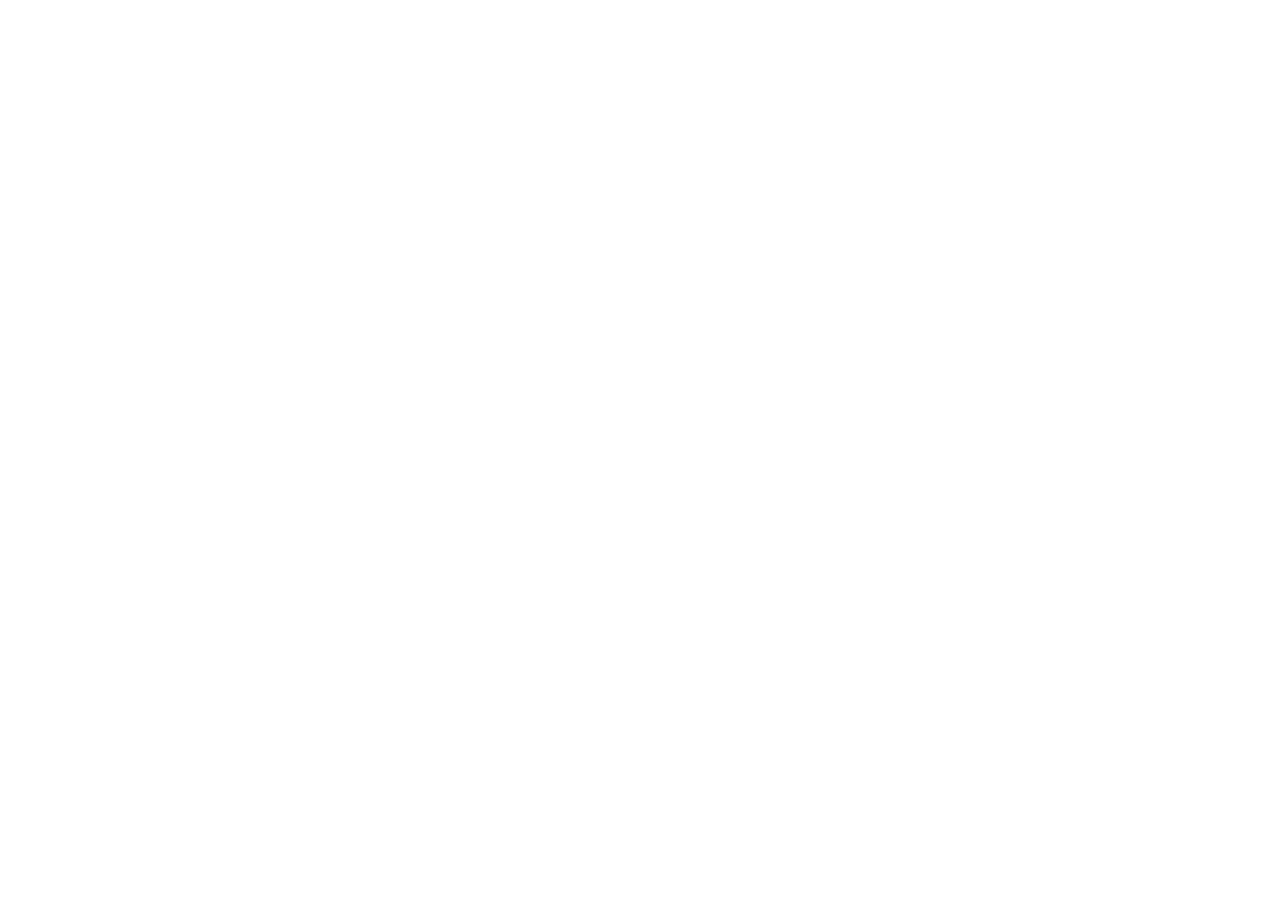
==== index.html @ a9f0df0a "project folder complated" ====
<!doctype html>
<html lang="en">
  <head>
    <meta charset="UTF-8" />
    <meta name="viewport" content="width=device-width, initial-scale=1.0" />
    <!-- link css  -->
    <link rel="stylesheet" href="./assets/css/style.css" />
    <title>Document</title>
  </head>
  <body>
    <!-- link script -->
    <script src="./assets/js/script.js"></script>
  </body>
</html>
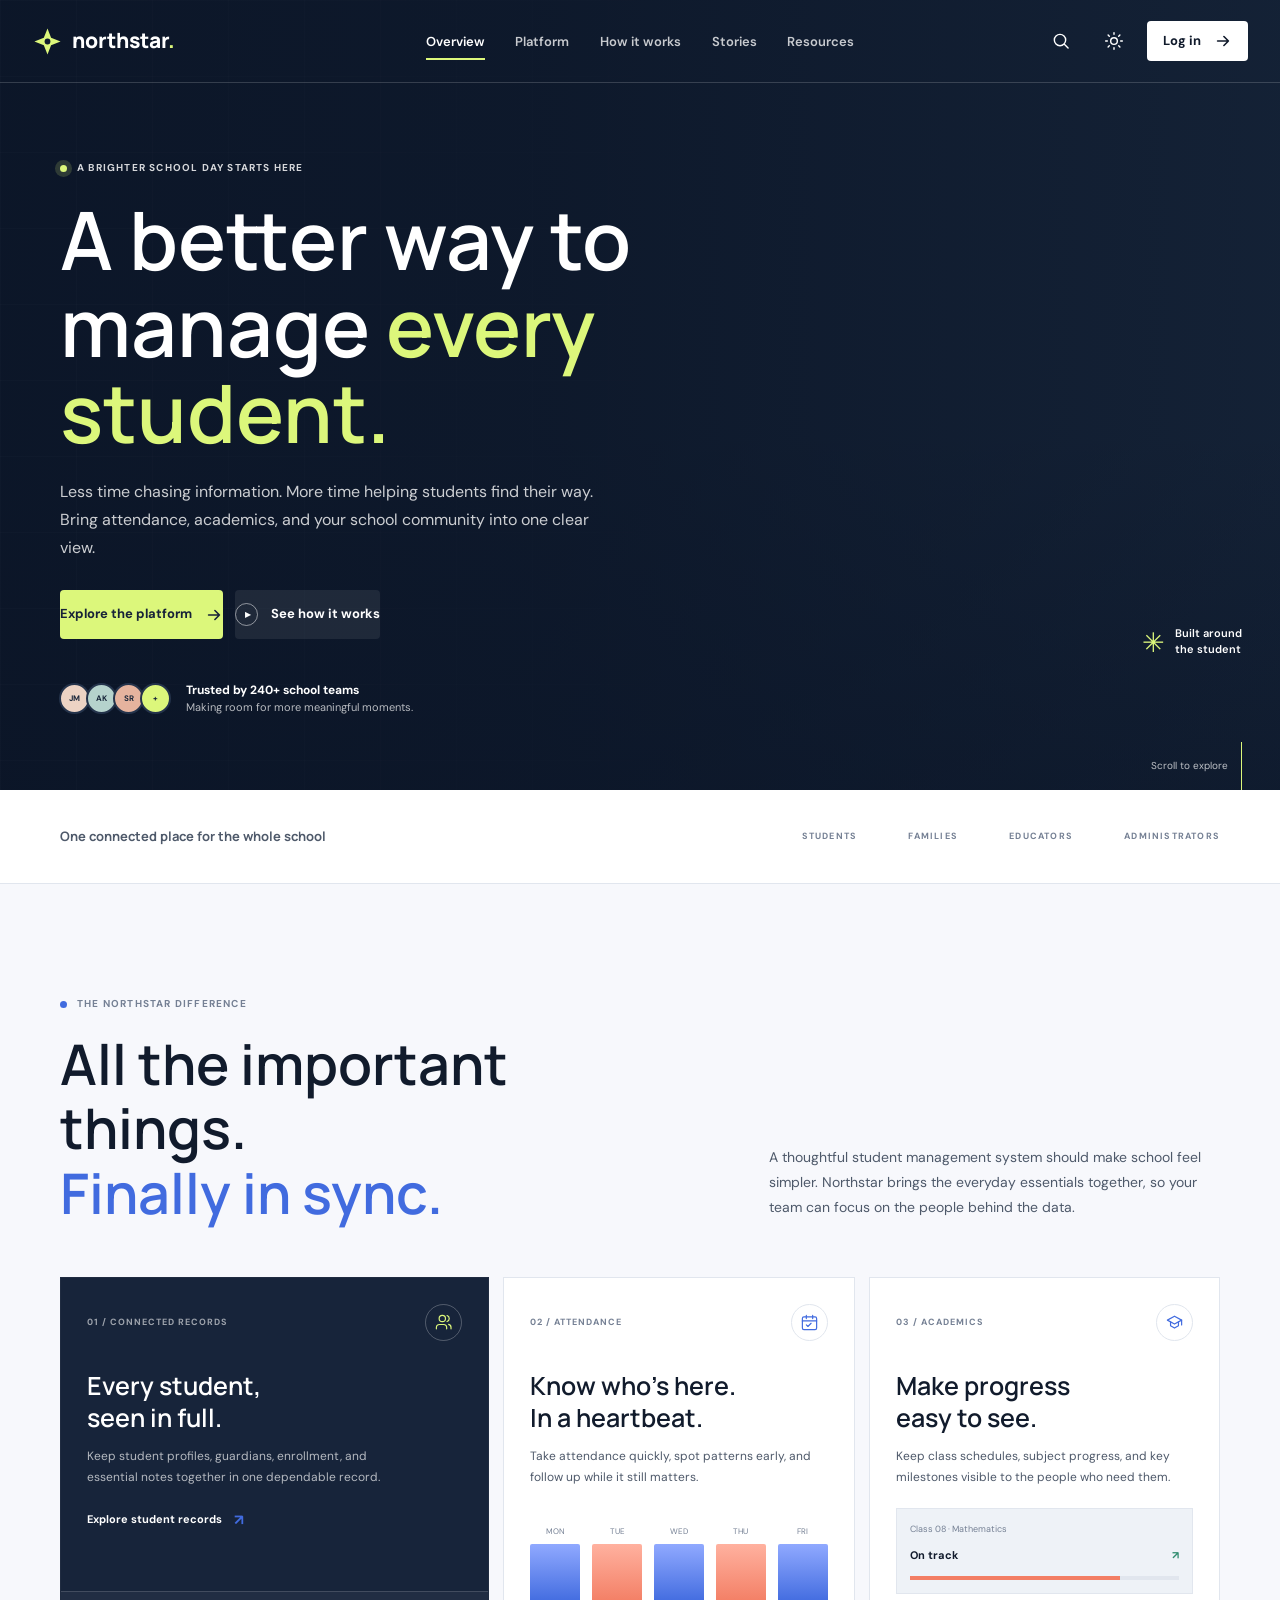
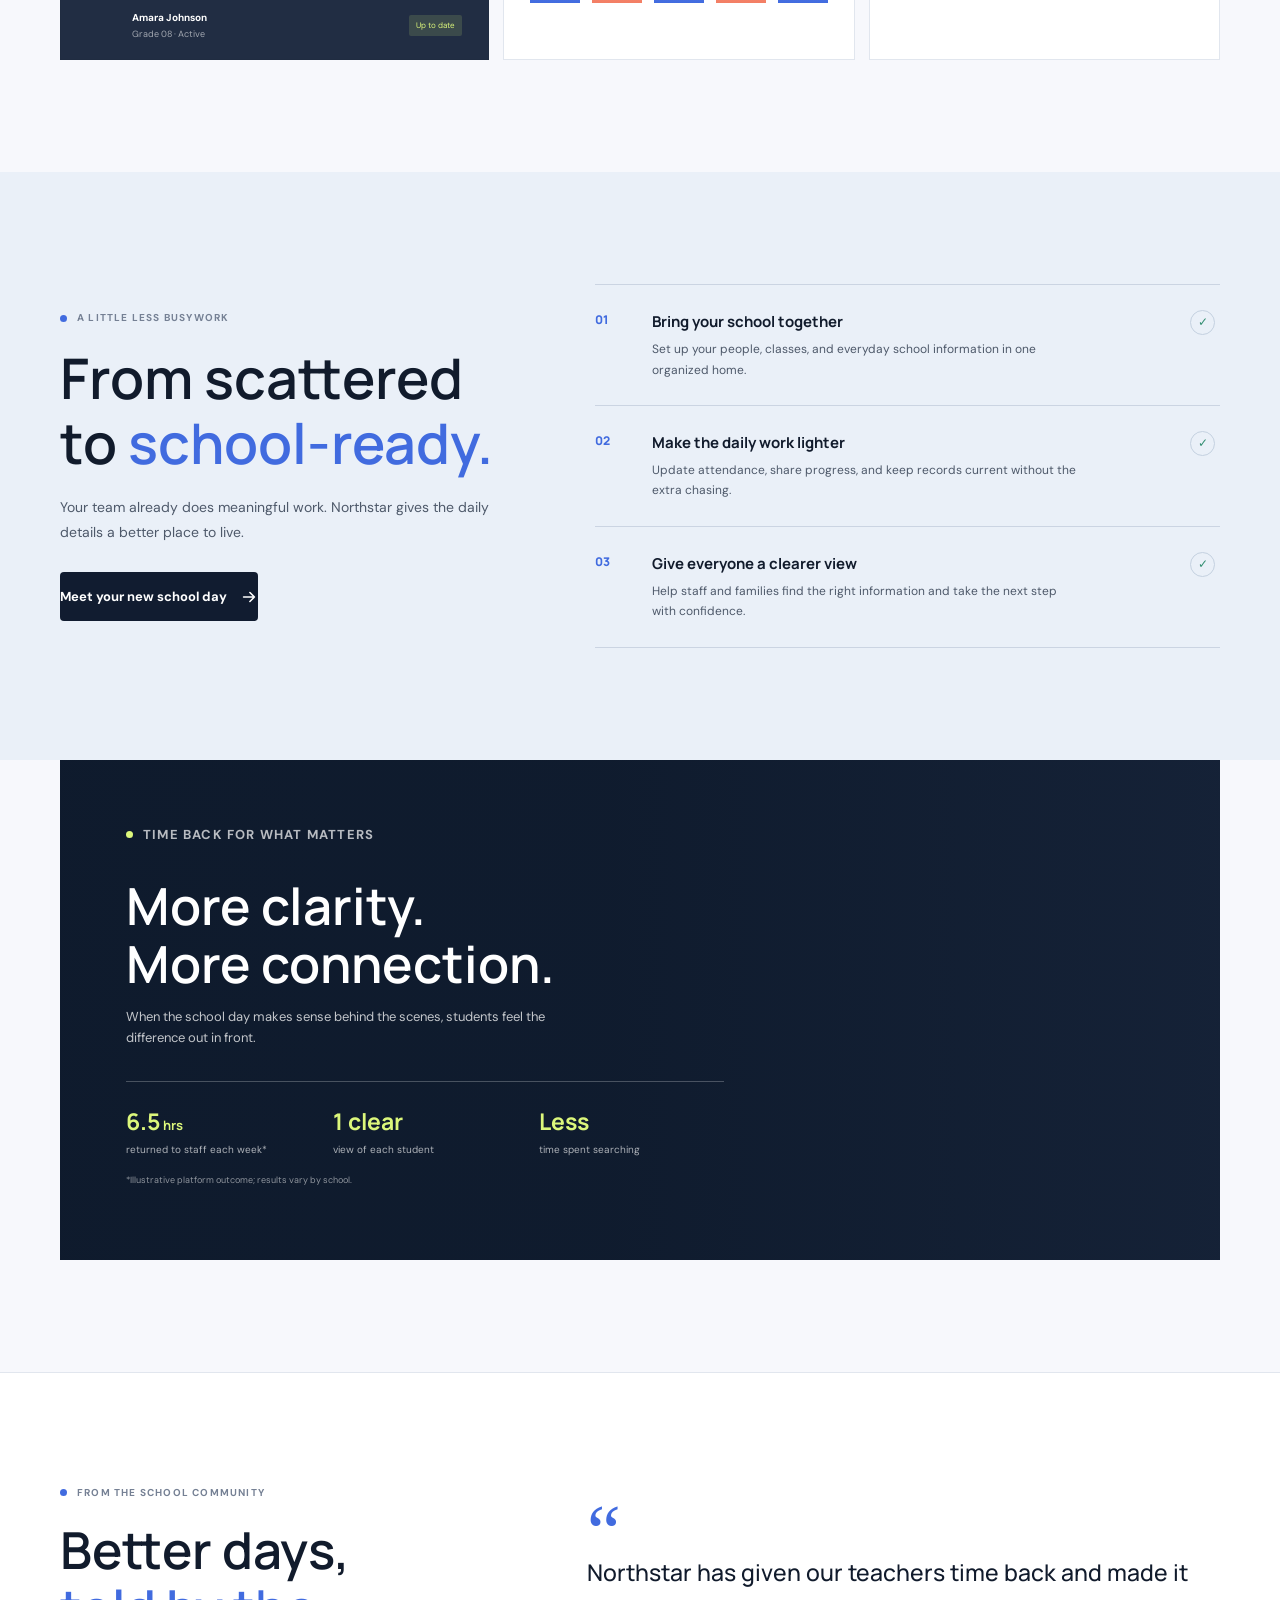
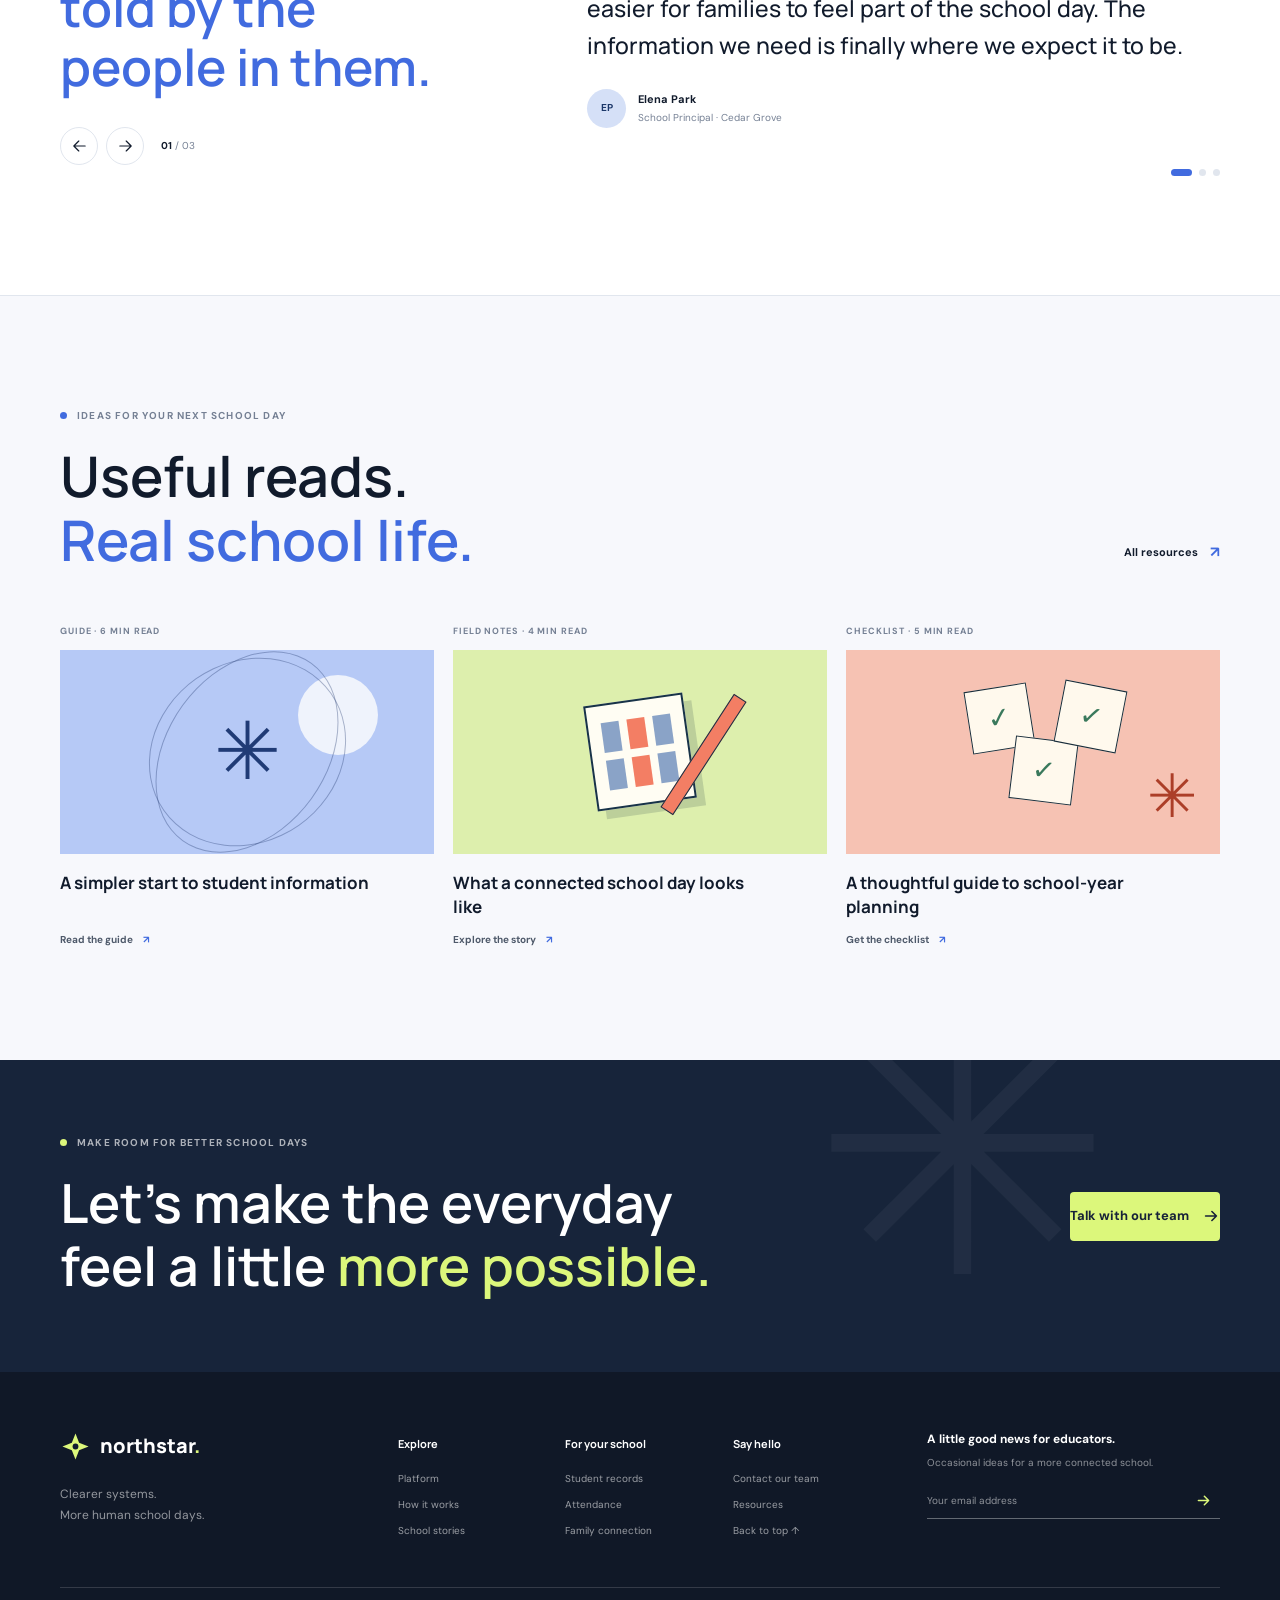
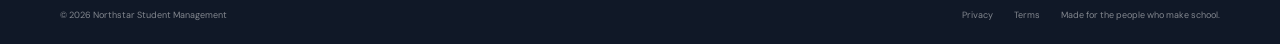
==== commit f3a77128: "home page created" ====
--- a/index.html
+++ b/index.html
@@ -3,12 +3,621 @@
   <head>
     <meta charset="UTF-8" />
     <meta name="viewport" content="width=device-width, initial-scale=1.0" />
-    <!-- link css  -->
+    <meta name="theme-color" content="#f7f8fc" />
+    <meta
+      name="description"
+      content="A calmer, clearer way to manage student records, attendance, classes, and family communication."
+    />
+    <link rel="preconnect" href="https://fonts.googleapis.com" />
+    <link rel="preconnect" href="https://fonts.gstatic.com" crossorigin />
+    <link
+      href="https://fonts.googleapis.com/css2?family=DM+Sans:wght@400;500;600;700&family=Manrope:wght@400;500;600;700;800&display=swap"
+      rel="stylesheet"
+    />
     <link rel="stylesheet" href="./assets/css/style.css" />
-    <title>Document</title>
+    <title>Northstar | Student management, made clearer</title>
   </head>
   <body>
-    <!-- link script -->
+    <a class="skip-link" href="#main-content">Skip to content</a>
+    <header class="site-header" id="top">
+      <div class="header-inner">
+        <a class="brand" href="#top" aria-label="Northstar home">
+          <span class="brand-mark" aria-hidden="true"
+            ><svg viewBox="0 0 32 32" fill="none">
+              <path
+                d="M16 2.5 19.7 12l9.8 4-9.8 3.8L16 29.5l-3.8-9.7L2.5 16l9.7-4L16 2.5Z"
+                fill="currentColor"
+              />
+              <circle cx="16" cy="16" r="3" fill="var(--mark-core)" /></svg
+          ></span>
+          <span>northstar<span class="brand-period">.</span></span>
+        </a>
+        <button
+          class="icon-button menu-toggle"
+          type="button"
+          aria-label="Open navigation menu"
+          aria-expanded="false"
+          aria-controls="primary-navigation"
+        >
+          <svg viewBox="0 0 24 24" fill="none" aria-hidden="true">
+            <path d="M4 7h16M4 12h16M4 17h16" />
+          </svg>
+        </button>
+        <nav
+          class="main-nav"
+          id="primary-navigation"
+          aria-label="Main navigation"
+        >
+          <a class="nav-link active" href="#overview">Overview</a>
+          <a class="nav-link" href="#platform">Platform</a>
+          <a class="nav-link" href="#how-it-works">How it works</a>
+          <a class="nav-link" href="#stories">Stories</a>
+          <a class="nav-link" href="#resources">Resources</a>
+        </nav>
+        <div class="header-actions">
+          <button
+            class="icon-button search-toggle"
+            type="button"
+            aria-label="Search this page"
+            title="Search"
+          >
+            <svg viewBox="0 0 24 24" fill="none" aria-hidden="true">
+              <circle cx="10.8" cy="10.8" r="6.8" />
+              <path d="m16 16 4.5 4.5" />
+            </svg>
+          </button>
+          <button
+            class="icon-button theme-toggle"
+            type="button"
+            aria-label="Switch to dark mode"
+            title="Switch theme"
+          >
+            <svg
+              class="sun-icon"
+              viewBox="0 0 24 24"
+              fill="none"
+              aria-hidden="true"
+            >
+              <circle cx="12" cy="12" r="4" />
+              <path
+                d="M12 2v2m0 16v2M4.93 4.93l1.42 1.42m11.3 11.3 1.42 1.42M2 12h2m16 0h2M4.93 19.07l1.42-1.42m11.3-11.3 1.42-1.42"
+              /></svg
+            ><svg
+              class="moon-icon"
+              viewBox="0 0 24 24"
+              fill="none"
+              aria-hidden="true"
+            >
+              <path
+                d="M20.1 15.7A8.5 8.5 0 0 1 8.3 3.9 8.5 8.5 0 1 0 20.1 15.7Z"
+              />
+            </svg>
+          </button>
+          <a class="button button-dark header-login" href="#get-started"
+            >Log in
+            <svg viewBox="0 0 20 20" fill="none" aria-hidden="true">
+              <path d="M4 10h12m-5-5 5 5-5 5" /></svg
+          ></a>
+        </div>
+      </div>
+      <form class="search-panel" role="search" hidden>
+        <label for="site-search">Search this page</label>
+        <div class="search-field">
+          <svg viewBox="0 0 24 24" fill="none" aria-hidden="true">
+            <circle cx="10.8" cy="10.8" r="6.8" />
+            <path d="m16 16 4.5 4.5" /></svg
+          ><input
+            id="site-search"
+            type="search"
+            placeholder="Try “attendance” or “families”"
+            autocomplete="off"
+          /><button
+            class="search-close"
+            type="button"
+            aria-label="Close search"
+          >
+            ×
+          </button>
+        </div>
+        <p class="search-status" aria-live="polite">
+          Search headings and page content.
+        </p>
+      </form>
+    </header>
+
+    <main id="main-content">
+      <section class="hero" id="overview" aria-labelledby="hero-title">
+        <div
+          class="hero-image"
+          role="img"
+          aria-label="Students learning together on campus"
+        ></div>
+        <div class="hero-shade"></div>
+        <div class="hero-grid" aria-hidden="true"></div>
+        <div class="hero-content page-width">
+          <p class="eyebrow hero-eyebrow">
+            <span class="eyebrow-dot"></span> A brighter school day starts here
+          </p>
+          <h1 id="hero-title">
+            A better way to<br />manage <span>every student.</span>
+          </h1>
+          <p class="hero-copy">
+            Less time chasing information. More time helping students find their
+            way. Bring attendance, academics, and your school community into one
+            clear view.
+          </p>
+          <div class="hero-actions">
+            <a class="button button-lime" href="#get-started"
+              >Explore the platform
+              <svg viewBox="0 0 20 20" fill="none" aria-hidden="true">
+                <path d="M4 10h12m-5-5 5 5-5 5" /></svg></a
+            ><a class="button button-glass" href="#how-it-works"
+              ><span class="play-icon" aria-hidden="true">▶</span> See how it
+              works</a
+            >
+          </div>
+          <div class="hero-proof">
+            <div class="avatar-stack" aria-hidden="true">
+              <span>JM</span><span>AK</span><span>SR</span><span>+</span>
+            </div>
+            <p>
+              <strong>Trusted by 240+ school teams</strong><br />Making room for
+              more meaningful moments.
+            </p>
+          </div>
+        </div>
+        <div class="hero-note" aria-hidden="true">
+          <span class="note-mark">✳</span
+          ><span>Built around<br />the student</span>
+        </div>
+        <a class="hero-scroll" href="#platform"
+          ><span>Scroll to explore</span><span class="scroll-line"></span
+        ></a>
+      </section>
+
+      <section class="signal-strip" aria-label="Platform highlights">
+        <div class="signal-inner page-width">
+          <p>One connected place for the whole school</p>
+          <div>
+            <span>STUDENTS</span><span>FAMILIES</span><span>EDUCATORS</span
+            ><span>ADMINISTRATORS</span>
+          </div>
+        </div>
+      </section>
+
+      <section class="platform-section section-pad" id="platform">
+        <div class="page-width">
+          <div class="section-heading split-heading">
+            <div>
+              <p class="eyebrow">
+                <span class="eyebrow-dot"></span> The Northstar difference
+              </p>
+              <h2>
+                All the important things.<br /><span>Finally in sync.</span>
+              </h2>
+            </div>
+            <p class="section-intro">
+              A thoughtful student management system should make school feel
+              simpler. Northstar brings the everyday essentials together, so
+              your team can focus on the people behind the data.
+            </p>
+          </div>
+          <div class="feature-layout">
+            <article class="feature-card feature-card-primary">
+              <div class="feature-topline">
+                <span class="feature-number">01 / CONNECTED RECORDS</span
+                ><span class="feature-icon"
+                  ><svg viewBox="0 0 24 24" fill="none" aria-hidden="true">
+                    <path
+                      d="M16 20v-1.5a4 4 0 0 0-4-4H7a4 4 0 0 0-4 4V20m7.5-9a4 4 0 1 0 0-8 4 4 0 0 0 0 8Zm6-7.8a4 4 0 0 1 0 7.6m2 3.6a4 4 0 0 1 3 3.9V20"
+                    /></svg
+                ></span>
+              </div>
+              <h3>Every student,<br />seen in full.</h3>
+              <p>
+                Keep student profiles, guardians, enrollment, and essential
+                notes together in one dependable record.
+              </p>
+              <a class="text-link" href="#get-started"
+                >Explore student records <span aria-hidden="true">↗</span></a
+              >
+              <div class="profile-preview" aria-hidden="true">
+                <div class="profile-photo"></div>
+                <div>
+                  <strong>Amara Johnson</strong><span>Grade 08 · Active</span>
+                </div>
+                <span class="profile-status">Up to date</span>
+              </div>
+            </article>
+            <article class="feature-card feature-card-attendance">
+              <div class="feature-topline">
+                <span class="feature-number">02 / ATTENDANCE</span
+                ><span class="feature-icon"
+                  ><svg viewBox="0 0 24 24" fill="none" aria-hidden="true">
+                    <rect x="3" y="5" width="18" height="16" rx="2" />
+                    <path d="M16 3v4M8 3v4M3 10h18m-13 5 2 2 4-4" /></svg
+                ></span>
+              </div>
+              <h3>Know who's here.<br />In a heartbeat.</h3>
+              <p>
+                Take attendance quickly, spot patterns early, and follow up
+                while it still matters.
+              </p>
+              <div class="attendance-bars" aria-label="Sample attendance trend">
+                <div><span>MON</span><i style="--bar: 76%"></i></div>
+                <div><span>TUE</span><i style="--bar: 91%"></i></div>
+                <div><span>WED</span><i style="--bar: 83%"></i></div>
+                <div><span>THU</span><i style="--bar: 96%"></i></div>
+                <div><span>FRI</span><i style="--bar: 88%"></i></div>
+              </div>
+            </article>
+            <article class="feature-card feature-card-academics">
+              <div class="feature-topline">
+                <span class="feature-number">03 / ACADEMICS</span
+                ><span class="feature-icon"
+                  ><svg viewBox="0 0 24 24" fill="none" aria-hidden="true">
+                    <path d="m3 9 9-5 9 5-9 5-9-5Z" />
+                    <path d="M7 11.2V16l5 3 5-3v-4.8M21 9v6" /></svg
+                ></span>
+              </div>
+              <h3>Make progress<br />easy to see.</h3>
+              <p>
+                Keep class schedules, subject progress, and key milestones
+                visible to the people who need them.
+              </p>
+              <div class="grade-preview" aria-hidden="true">
+                <span>Class 08 · Mathematics</span
+                ><strong>On track <i>↗</i></strong>
+                <div><i></i></div>
+              </div>
+            </article>
+          </div>
+        </div>
+      </section>
+
+      <section class="workflow-section section-pad" id="how-it-works">
+        <div class="page-width workflow-grid">
+          <div class="workflow-copy">
+            <p class="eyebrow">
+              <span class="eyebrow-dot"></span> A little less busywork
+            </p>
+            <h2>From scattered<br />to <span>school-ready.</span></h2>
+            <p class="section-intro">
+              Your team already does meaningful work. Northstar gives the daily
+              details a better place to live.
+            </p>
+            <a class="button button-dark" href="#get-started"
+              >Meet your new school day
+              <svg viewBox="0 0 20 20" fill="none" aria-hidden="true">
+                <path d="M4 10h12m-5-5 5 5-5 5" /></svg
+            ></a>
+          </div>
+          <div class="workflow-steps">
+            <article class="step-row">
+              <span class="step-index">01</span>
+              <div>
+                <h3>Bring your school together</h3>
+                <p>
+                  Set up your people, classes, and everyday school information
+                  in one organized home.
+                </p>
+              </div>
+              <span class="step-check">✓</span>
+            </article>
+            <article class="step-row">
+              <span class="step-index">02</span>
+              <div>
+                <h3>Make the daily work lighter</h3>
+                <p>
+                  Update attendance, share progress, and keep records current
+                  without the extra chasing.
+                </p>
+              </div>
+              <span class="step-check">✓</span>
+            </article>
+            <article class="step-row">
+              <span class="step-index">03</span>
+              <div>
+                <h3>Give everyone a clearer view</h3>
+                <p>
+                  Help staff and families find the right information and take
+                  the next step with confidence.
+                </p>
+              </div>
+              <span class="step-check">✓</span>
+            </article>
+          </div>
+        </div>
+      </section>
+
+      <section
+        class="impact-section section-pad"
+        aria-labelledby="impact-title"
+      >
+        <div class="page-width impact-panel">
+          <div
+            class="impact-photo"
+            role="img"
+            aria-label="A teacher collaborating with students in a bright classroom"
+          ></div>
+          <div class="impact-overlay"></div>
+          <div class="impact-content">
+            <p class="eyebrow">
+              <span class="eyebrow-dot"></span> Time back for what matters
+            </p>
+            <h2 id="impact-title">
+              More clarity.<br /><span>More connection.</span>
+            </h2>
+            <p>
+              When the school day makes sense behind the scenes, students feel
+              the difference out in front.
+            </p>
+            <div class="impact-stats">
+              <div>
+                <strong>6.5<span> hrs</span></strong
+                ><span>returned to staff each week*</span>
+              </div>
+              <div>
+                <strong>1 clear</strong><span>view of each student</span>
+              </div>
+              <div><strong>Less</strong><span>time spent searching</span></div>
+            </div>
+            <small
+              >*Illustrative platform outcome; results vary by school.</small
+            >
+          </div>
+        </div>
+      </section>
+
+      <section class="stories-section section-pad" id="stories">
+        <div class="page-width stories-grid">
+          <div class="story-heading">
+            <p class="eyebrow">
+              <span class="eyebrow-dot"></span> From the school community
+            </p>
+            <h2>Better days,<br /><span>told by the people in them.</span></h2>
+            <div class="story-controls">
+              <button
+                class="icon-button story-arrow story-prev"
+                type="button"
+                aria-label="Previous story"
+              >
+                <svg viewBox="0 0 24 24" fill="none" aria-hidden="true">
+                  <path d="M20 12H4m7 7-7-7 7-7" />
+                </svg></button
+              ><button
+                class="icon-button story-arrow story-next"
+                type="button"
+                aria-label="Next story"
+              >
+                <svg viewBox="0 0 24 24" fill="none" aria-hidden="true">
+                  <path d="M4 12h16m-7-7 7 7-7 7" />
+                </svg></button
+              ><span class="story-count"
+                ><span class="story-current">01</span> / 03</span
+              >
+            </div>
+          </div>
+          <div class="story-quote-wrap">
+            <article class="story-quote active" data-story="0">
+              <span class="quote-mark">“</span>
+              <blockquote>
+                Northstar has given our teachers time back and made it easier
+                for families to feel part of the school day. The information we
+                need is finally where we expect it to be.
+              </blockquote>
+              <div class="quote-person">
+                <div class="person-avatar avatar-one">EP</div>
+                <div>
+                  <strong>Elena Park</strong
+                  ><span>School Principal · Cedar Grove</span>
+                </div>
+              </div>
+            </article>
+            <article class="story-quote" data-story="1">
+              <span class="quote-mark">“</span>
+              <blockquote>
+                Attendance used to mean paper lists and a lot of follow-up. Now
+                our team sees what needs attention early and can focus on
+                helping students.
+              </blockquote>
+              <div class="quote-person">
+                <div class="person-avatar avatar-two">DM</div>
+                <div>
+                  <strong>David Morgan</strong
+                  ><span>Student Services · Westfield Academy</span>
+                </div>
+              </div>
+            </article>
+            <article class="story-quote" data-story="2">
+              <span class="quote-mark">“</span>
+              <blockquote>
+                Families have a clearer picture of how their children are doing.
+                That small shift has changed the quality of our conversations.
+              </blockquote>
+              <div class="quote-person">
+                <div class="person-avatar avatar-three">LT</div>
+                <div>
+                  <strong>Leila Thompson</strong
+                  ><span>Family Liaison · Harbor School</span>
+                </div>
+              </div>
+            </article>
+            <div class="quote-indicators" aria-label="Choose a story">
+              <button
+                class="quote-dot active"
+                type="button"
+                aria-label="Show story 1"
+                aria-pressed="true"
+              ></button
+              ><button
+                class="quote-dot"
+                type="button"
+                aria-label="Show story 2"
+                aria-pressed="false"
+              ></button
+              ><button
+                class="quote-dot"
+                type="button"
+                aria-label="Show story 3"
+                aria-pressed="false"
+              ></button>
+            </div>
+          </div>
+        </div>
+      </section>
+
+      <section class="resources-section section-pad" id="resources">
+        <div class="page-width">
+          <div class="section-heading resources-heading">
+            <div>
+              <p class="eyebrow">
+                <span class="eyebrow-dot"></span> Ideas for your next school day
+              </p>
+              <h2>Useful reads.<br /><span>Real school life.</span></h2>
+            </div>
+            <a class="text-link" href="#get-started"
+              >All resources <span aria-hidden="true">↗</span></a
+            >
+          </div>
+          <div class="resource-grid">
+            <a class="resource-card" href="#get-started"
+              ><span class="resource-type">GUIDE · 6 MIN READ</span
+              ><span class="resource-art art-blue"
+                ><span class="art-sun"></span
+                ><span class="art-line art-line-one"></span
+                ><span class="art-line art-line-two"></span
+                ><span class="art-leaf">✳</span></span
+              >
+              <h3>A simpler start to student information</h3>
+              <span class="resource-link"
+                >Read the guide <span aria-hidden="true">↗</span></span
+              ></a
+            ><a class="resource-card" href="#get-started"
+              ><span class="resource-type">FIELD NOTES · 4 MIN READ</span
+              ><span class="resource-art art-lime"
+                ><span class="art-calendar"
+                  ><i></i><i></i><i></i><i></i><i></i><i></i></span
+                ><span class="art-pencil"></span
+              ></span>
+              <h3>What a connected school day looks like</h3>
+              <span class="resource-link"
+                >Explore the story <span aria-hidden="true">↗</span></span
+              ></a
+            ><a class="resource-card" href="#get-started"
+              ><span class="resource-type">CHECKLIST · 5 MIN READ</span
+              ><span class="resource-art art-coral"
+                ><span class="art-check">✓</span
+                ><span class="art-check art-check-two">✓</span
+                ><span class="art-check art-check-three">✓</span
+                ><span class="art-star">✳</span></span
+              >
+              <h3>A thoughtful guide to school-year planning</h3>
+              <span class="resource-link"
+                >Get the checklist <span aria-hidden="true">↗</span></span
+              ></a
+            >
+          </div>
+        </div>
+      </section>
+
+      <section class="cta-section" id="get-started">
+        <div class="cta-decoration" aria-hidden="true">✳</div>
+        <div class="page-width cta-inner">
+          <div>
+            <p class="eyebrow">
+              <span class="eyebrow-dot"></span> Make room for better school days
+            </p>
+            <h2>
+              Let's make the everyday<br />feel a little
+              <span>more possible.</span>
+            </h2>
+          </div>
+          <a
+            class="button button-lime"
+            href="mailto:hello@northstar.school?subject=Northstar%20platform%20enquiry"
+            >Talk with our team
+            <svg viewBox="0 0 20 20" fill="none" aria-hidden="true">
+              <path d="M4 10h12m-5-5 5 5-5 5" /></svg
+          ></a>
+        </div>
+      </section>
+    </main>
+
+    <footer class="site-footer">
+      <div class="page-width">
+        <div class="footer-main">
+          <div class="footer-brand-col">
+            <a class="brand footer-brand" href="#top"
+              ><span class="brand-mark" aria-hidden="true"
+                ><svg viewBox="0 0 32 32" fill="none">
+                  <path
+                    d="M16 2.5 19.7 12l9.8 4-9.8 3.8L16 29.5l-3.8-9.7L2.5 16l9.7-4L16 2.5Z"
+                    fill="currentColor"
+                  />
+                  <circle
+                    cx="16"
+                    cy="16"
+                    r="3"
+                    fill="var(--mark-core)"
+                  /></svg></span
+              ><span>northstar<span class="brand-period">.</span></span></a
+            >
+            <p>Clearer systems.<br />More human school days.</p>
+          </div>
+          <div class="footer-links">
+            <div>
+              <h3>Explore</h3>
+              <a href="#platform">Platform</a
+              ><a href="#how-it-works">How it works</a
+              ><a href="#stories">School stories</a>
+            </div>
+            <div>
+              <h3>For your school</h3>
+              <a href="#get-started">Student records</a
+              ><a href="#get-started">Attendance</a
+              ><a href="#get-started">Family connection</a>
+            </div>
+            <div>
+              <h3>Say hello</h3>
+              <a href="mailto:hello@northstar.school">Contact our team</a
+              ><a href="#resources">Resources</a
+              ><a href="#top">Back to top ↑</a>
+            </div>
+          </div>
+          <form class="newsletter-form">
+            <label for="newsletter-email"
+              >A little good news for educators.</label
+            >
+            <p>Occasional ideas for a more connected school.</p>
+            <div class="newsletter-field">
+              <input
+                id="newsletter-email"
+                type="email"
+                placeholder="Your email address"
+                required
+              /><button type="submit" aria-label="Subscribe to newsletter">
+                <svg viewBox="0 0 20 20" fill="none" aria-hidden="true">
+                  <path d="M4 10h12m-5-5 5 5-5 5" />
+                </svg>
+              </button>
+            </div>
+            <span class="newsletter-status" aria-live="polite"></span>
+          </form>
+        </div>
+        <div class="footer-bottom">
+          <span
+            >© <span id="current-year">2025</span> Northstar Student
+            Management</span
+          >
+          <div>
+            <a href="#get-started">Privacy</a><a href="#get-started">Terms</a
+            ><span>Made for the people who make school.</span>
+          </div>
+        </div>
+      </div>
+    </footer>
+    <div class="toast" role="status" aria-live="polite"></div>
     <script src="./assets/js/script.js"></script>
   </body>
 </html>
--- a/assets/css/style.css
+++ b/assets/css/style.css
@@ -0,0 +1,1740 @@
+:root {
+  color-scheme: light;
+  --page: #f7f8fc;
+  --surface: #ffffff;
+  --surface-soft: #eef2f7;
+  --ink: #111b2c;
+  --ink-soft: #4e596a;
+  --muted: #758094;
+  --line: #e1e6ee;
+  --navy: #111c30;
+  --navy-2: #192843;
+  --blue: #416bdf;
+  --lime: #dcf77b;
+  --coral: #f37e64;
+  --mark-core: #111c30;
+  --shadow: 0 20px 60px rgba(18, 30, 50, 0.12);
+  font-family: "DM Sans", "Segoe UI", sans-serif;
+  font-synthesis: none;
+  text-rendering: optimizeLegibility;
+  scroll-behavior: smooth;
+}
+
+*,
+*::before,
+*::after {
+  box-sizing: border-box;
+}
+body {
+  margin: 0;
+  background: var(--page);
+  color: var(--ink);
+  font-family: "DM Sans", "Segoe UI", sans-serif;
+  font-size: 15px;
+  line-height: 1.6;
+  transition:
+    background 0.25s ease,
+    color 0.25s ease;
+}
+body[data-theme="dark"] {
+  color-scheme: dark;
+  --page: #101827;
+  --surface: #172235;
+  --surface-soft: #202d42;
+  --ink: #f2f5fa;
+  --ink-soft: #b8c2d2;
+  --muted: #96a3b8;
+  --line: #2b3a50;
+  --navy: #0b1320;
+  --navy-2: #15233a;
+  --blue: #83a2ff;
+  --lime: #dcf77b;
+  --mark-core: #101827;
+  --shadow: 0 20px 60px rgba(0, 0, 0, 0.25);
+}
+button,
+input {
+  font: inherit;
+}
+a {
+  color: inherit;
+  text-decoration: none;
+}
+button {
+  color: inherit;
+}
+svg {
+  display: block;
+}
+.page-width {
+  width: min(1160px, calc(100% - 64px));
+  margin-inline: auto;
+}
+.skip-link {
+  position: fixed;
+  z-index: 100;
+  top: 10px;
+  left: 10px;
+  padding: 10px 14px;
+  transform: translateY(-150%);
+  border-radius: 4px;
+  background: var(--surface);
+  color: var(--ink);
+}
+.skip-link:focus {
+  transform: translateY(0);
+}
+
+/* Header */
+.site-header {
+  position: absolute;
+  z-index: 20;
+  top: 0;
+  left: 0;
+  width: 100%;
+  color: #fff;
+  border-bottom: 1px solid rgba(255, 255, 255, 0.17);
+}
+.header-inner {
+  width: min(1320px, calc(100% - 64px));
+  height: 82px;
+  margin: auto;
+  display: grid;
+  grid-template-columns: 1fr auto 1fr;
+  align-items: center;
+  gap: 28px;
+}
+.brand {
+  display: inline-flex;
+  width: max-content;
+  align-items: center;
+  gap: 9px;
+  color: inherit;
+  font-family: "Manrope", sans-serif;
+  font-size: 21px;
+  font-weight: 800;
+  letter-spacing: 0;
+}
+.brand-mark {
+  display: grid;
+  width: 31px;
+  height: 31px;
+  place-items: center;
+  color: var(--lime);
+}
+.brand-mark svg {
+  width: 100%;
+}
+.brand-period {
+  color: var(--lime);
+}
+.main-nav {
+  display: flex;
+  align-items: center;
+  gap: clamp(17px, 2.4vw, 34px);
+}
+.nav-link {
+  position: relative;
+  padding: 30px 0 28px;
+  color: rgba(255, 255, 255, 0.77);
+  font-size: 13px;
+  font-weight: 600;
+  transition: color 0.2s ease;
+}
+.nav-link:hover,
+.nav-link.active {
+  color: #fff;
+}
+.nav-link.active::after {
+  position: absolute;
+  right: 0;
+  bottom: 20px;
+  left: 0;
+  height: 2px;
+  background: var(--lime);
+  content: "";
+}
+.header-actions {
+  display: flex;
+  justify-content: flex-end;
+  align-items: center;
+  gap: 13px;
+}
+.icon-button {
+  display: inline-grid;
+  width: 40px;
+  height: 40px;
+  flex: 0 0 auto;
+  place-items: center;
+  border: 1px solid transparent;
+  border-radius: 50%;
+  background: transparent;
+  color: inherit;
+  cursor: pointer;
+  transition:
+    border-color 0.2s ease,
+    background 0.2s ease,
+    transform 0.2s ease;
+}
+.icon-button:hover {
+  transform: translateY(-1px);
+  border-color: currentColor;
+}
+.icon-button svg {
+  width: 20px;
+  height: 20px;
+  stroke: currentColor;
+  stroke-linecap: round;
+  stroke-linejoin: round;
+  stroke-width: 1.7;
+}
+.theme-toggle .moon-icon {
+  display: none;
+}
+body[data-theme="dark"] .theme-toggle .sun-icon {
+  display: none;
+}
+body[data-theme="dark"] .theme-toggle .moon-icon {
+  display: block;
+}
+.button {
+  display: inline-flex;
+  min-height: 49px;
+  align-items: center;
+  justify-content: center;
+  gap: 13px;
+  border-radius: 4px;
+  font-size: 13px;
+  font-weight: 700;
+  transition:
+    transform 0.2s ease,
+    background 0.2s ease,
+    color 0.2s ease;
+}
+.button:hover {
+  transform: translateY(-2px);
+}
+.button svg {
+  width: 18px;
+  height: 18px;
+  stroke: currentColor;
+  stroke-linecap: round;
+  stroke-linejoin: round;
+  stroke-width: 1.8;
+}
+.button-dark {
+  background: var(--navy);
+  color: #fff;
+}
+.button-dark:hover {
+  background: #273957;
+}
+.header-login {
+  min-height: 40px;
+  padding-inline: 16px;
+  background: #fff;
+  color: #101a2b;
+}
+.header-login:hover {
+  background: var(--lime);
+}
+.menu-toggle {
+  display: none;
+}
+.search-panel {
+  position: absolute;
+  top: 72px;
+  right: max(32px, calc((100vw - 1320px) / 2));
+  z-index: 5;
+  width: min(420px, calc(100vw - 32px));
+  padding: 18px;
+  border: 1px solid var(--line);
+  border-radius: 5px;
+  background: var(--surface);
+  color: var(--ink);
+  box-shadow: var(--shadow);
+}
+.search-panel[hidden] {
+  display: none;
+}
+.search-panel label {
+  display: block;
+  margin-bottom: 9px;
+  font-size: 12px;
+  font-weight: 700;
+}
+.search-field {
+  display: flex;
+  align-items: center;
+  gap: 10px;
+  border-bottom: 1px solid var(--line);
+}
+.search-field svg {
+  width: 18px;
+  stroke: var(--muted);
+  stroke-width: 1.8;
+}
+.search-field input {
+  width: 100%;
+  padding: 10px 0;
+  border: 0;
+  outline: 0;
+  background: transparent;
+  color: var(--ink);
+  font-size: 13px;
+}
+.search-close {
+  border: 0;
+  background: none;
+  color: var(--muted);
+  font-size: 23px;
+  cursor: pointer;
+}
+.search-status {
+  margin: 9px 0 0;
+  color: var(--muted);
+  font-size: 11px;
+}
+.search-match {
+  outline: 3px solid var(--lime);
+  outline-offset: 5px;
+}
+
+/* Hero */
+.hero {
+  position: relative;
+  min-height: 720px;
+  min-height: min(790px, 100svh);
+  display: flex;
+  align-items: center;
+  overflow: hidden;
+  background: #17263b;
+  color: #fff;
+}
+.hero-image,
+.hero-shade,
+.hero-grid {
+  position: absolute;
+  inset: 0;
+}
+.hero-image {
+  background: url("https://images.unsplash.com/photo-1523240795612-9a054b0db644?auto=format&fit=crop&w=2200&q=88")
+    center 46% / cover no-repeat;
+  transform: scale(1.015);
+}
+.hero-shade {
+  background:
+    linear-gradient(
+      90deg,
+      rgba(11, 21, 39, 0.93) 0%,
+      rgba(11, 21, 39, 0.79) 41%,
+      rgba(11, 21, 39, 0.28) 100%
+    ),
+    linear-gradient(0deg, rgba(11, 21, 39, 0.48), transparent 45%);
+}
+.hero-grid {
+  opacity: 0.15;
+  background-image:
+    linear-gradient(rgba(255, 255, 255, 0.1) 1px, transparent 1px),
+    linear-gradient(90deg, rgba(255, 255, 255, 0.1) 1px, transparent 1px);
+  background-size: 76px 76px;
+  mask-image: linear-gradient(90deg, #000 0%, transparent 66%);
+}
+.hero-content {
+  position: relative;
+  z-index: 1;
+  padding-top: 86px;
+  animation: rise-in 0.7s both;
+}
+.eyebrow {
+  display: flex;
+  align-items: center;
+  gap: 10px;
+  margin: 0 0 20px;
+  color: var(--muted);
+  font-size: 10px;
+  font-weight: 700;
+  letter-spacing: 1.2px;
+  text-transform: uppercase;
+}
+.eyebrow-dot {
+  width: 7px;
+  height: 7px;
+  flex: 0 0 7px;
+  border-radius: 50%;
+  background: var(--blue);
+}
+.hero-eyebrow {
+  color: rgba(255, 255, 255, 0.83);
+}
+.hero-eyebrow .eyebrow-dot {
+  background: var(--lime);
+  box-shadow: 0 0 0 5px rgba(220, 247, 123, 0.16);
+}
+h1,
+h2,
+h3,
+p {
+  margin-top: 0;
+}
+h1,
+h2,
+h3 {
+  font-family: "Manrope", "Segoe UI", sans-serif;
+  letter-spacing: 0;
+}
+.hero h1 {
+  max-width: 750px;
+  margin: 0;
+  font-size: clamp(48px, 6.3vw, 82px);
+  font-weight: 600;
+  line-height: 1.07;
+}
+.hero h1 span,
+.cta-inner h2 span {
+  color: var(--lime);
+}
+.hero-copy {
+  max-width: 540px;
+  margin: 23px 0 28px;
+  color: rgba(255, 255, 255, 0.79);
+  font-size: 16px;
+  line-height: 1.75;
+}
+.hero-actions {
+  display: flex;
+  flex-wrap: wrap;
+  gap: 12px;
+}
+.button-lime {
+  background: var(--lime);
+  color: #172238;
+}
+.button-lime:hover {
+  background: #e9ff9d;
+}
+.button-glass {
+  border-color: rgba(255, 255, 255, 0.4);
+  background: rgba(255, 255, 255, 0.08);
+  color: #fff;
+  backdrop-filter: blur(10px);
+}
+.button-glass:hover {
+  background: rgba(255, 255, 255, 0.17);
+}
+.play-icon {
+  display: grid;
+  width: 23px;
+  height: 23px;
+  place-items: center;
+  padding-left: 2px;
+  border: 1px solid rgba(255, 255, 255, 0.5);
+  border-radius: 50%;
+  font-size: 8px;
+}
+.hero-proof {
+  display: flex;
+  align-items: center;
+  gap: 15px;
+  margin-top: 42px;
+}
+.avatar-stack {
+  display: flex;
+  padding-left: 3px;
+}
+.avatar-stack span {
+  display: grid;
+  width: 31px;
+  height: 31px;
+  margin-left: -4px;
+  place-items: center;
+  border: 2px solid #24334b;
+  border-radius: 50%;
+  background: #ecd3c4;
+  color: #18263a;
+  font-size: 8px;
+  font-weight: 700;
+}
+.avatar-stack span:nth-child(2) {
+  background: #b5d2cc;
+}
+.avatar-stack span:nth-child(3) {
+  background: #e5b39e;
+}
+.avatar-stack span:nth-child(4) {
+  background: var(--lime);
+}
+.hero-proof p {
+  margin: 0;
+  color: rgba(255, 255, 255, 0.7);
+  font-size: 11px;
+  line-height: 1.5;
+}
+.hero-proof strong {
+  color: #fff;
+  font-size: 12px;
+}
+.hero-note {
+  position: absolute;
+  z-index: 1;
+  right: max(38px, calc((100vw - 1320px) / 2));
+  bottom: 128px;
+  display: flex;
+  align-items: center;
+  gap: 10px;
+  color: #fff;
+  font-size: 11px;
+  font-weight: 600;
+  line-height: 1.45;
+}
+.note-mark {
+  color: var(--lime);
+  font-size: 27px;
+}
+.hero-scroll {
+  position: absolute;
+  right: max(38px, calc((100vw - 1320px) / 2));
+  bottom: 0;
+  display: flex;
+  align-items: center;
+  gap: 13px;
+  color: rgba(255, 255, 255, 0.73);
+  font-size: 10px;
+}
+.scroll-line {
+  width: 1px;
+  height: 48px;
+  background: var(--lime);
+}
+
+/* Section foundations */
+.signal-strip {
+  border-bottom: 1px solid var(--line);
+  background: var(--surface);
+}
+.signal-inner {
+  min-height: 93px;
+  display: flex;
+  align-items: center;
+  justify-content: space-between;
+  gap: 24px;
+}
+.signal-inner p {
+  margin: 0;
+  color: var(--ink-soft);
+  font-family: "Manrope", sans-serif;
+  font-size: 13px;
+  font-weight: 700;
+}
+.signal-inner div {
+  display: flex;
+  flex-wrap: wrap;
+  justify-content: flex-end;
+  gap: clamp(18px, 4vw, 55px);
+  color: var(--muted);
+  font-size: 9px;
+  font-weight: 700;
+  letter-spacing: 1.2px;
+}
+.section-pad {
+  padding-block: 112px;
+}
+.section-heading {
+  margin-bottom: 52px;
+}
+.split-heading {
+  display: grid;
+  grid-template-columns: 1fr 0.7fr;
+  align-items: end;
+  gap: 65px;
+}
+.section-heading h2,
+.workflow-copy h2,
+.story-heading h2 {
+  margin: 0;
+  font-size: clamp(38px, 4.4vw, 56px);
+  font-weight: 600;
+  line-height: 1.15;
+}
+.section-heading h2 span,
+.workflow-copy h2 span,
+.story-heading h2 span {
+  color: var(--blue);
+}
+.section-intro {
+  max-width: 440px;
+  margin: 0 0 5px;
+  color: var(--ink-soft);
+  font-size: 14px;
+  line-height: 1.8;
+}
+
+/* Platform cards */
+.feature-layout {
+  display: grid;
+  grid-template-columns: 1.1fr 0.9fr 0.9fr;
+  gap: 14px;
+}
+.feature-card {
+  min-height: 383px;
+  padding: 26px;
+  overflow: hidden;
+  border: 1px solid var(--line);
+  background: var(--surface);
+}
+.feature-card-primary {
+  display: flex;
+  flex-direction: column;
+  border-color: #202c41;
+  background: #17243a;
+  color: #fff;
+}
+.feature-topline {
+  display: flex;
+  align-items: center;
+  justify-content: space-between;
+}
+.feature-number {
+  color: var(--muted);
+  font-size: 9px;
+  font-weight: 700;
+  letter-spacing: 1px;
+}
+.feature-card-primary .feature-number {
+  color: rgba(255, 255, 255, 0.58);
+}
+.feature-icon {
+  display: grid;
+  width: 37px;
+  height: 37px;
+  place-items: center;
+  border: 1px solid var(--line);
+  border-radius: 50%;
+  color: var(--blue);
+}
+.feature-card-primary .feature-icon {
+  border-color: rgba(255, 255, 255, 0.25);
+  color: var(--lime);
+}
+.feature-icon svg {
+  width: 19px;
+  stroke: currentColor;
+  stroke-linecap: round;
+  stroke-linejoin: round;
+  stroke-width: 1.5;
+}
+.feature-card h3 {
+  margin: 29px 0 12px;
+  font-size: 25px;
+  font-weight: 600;
+  line-height: 1.27;
+}
+.feature-card > p {
+  max-width: 320px;
+  margin: 0 0 20px;
+  color: var(--ink-soft);
+  font-size: 12px;
+  line-height: 1.75;
+}
+.feature-card-primary > p {
+  color: rgba(255, 255, 255, 0.68);
+}
+.text-link {
+  display: inline-flex;
+  width: max-content;
+  align-items: center;
+  gap: 12px;
+  color: var(--ink);
+  font-size: 11px;
+  font-weight: 700;
+}
+.text-link span {
+  color: var(--blue);
+  font-size: 15px;
+  transition: transform 0.2s ease;
+}
+.text-link:hover span {
+  transform: translate(2px, -2px);
+}
+.feature-card-primary .text-link {
+  color: #fff;
+}
+.profile-preview {
+  display: flex;
+  align-items: center;
+  gap: 10px;
+  margin: auto -26px -26px;
+  padding: 16px 26px;
+  border-top: 1px solid rgba(255, 255, 255, 0.15);
+  background: rgba(255, 255, 255, 0.045);
+}
+.profile-photo {
+  width: 35px;
+  height: 35px;
+  flex: 0 0 35px;
+  border-radius: 50%;
+  background: url("https://images.unsplash.com/photo-1534528741775-53994a69daeb?auto=format&fit=crop&w=100&h=100&q=80")
+    center / cover;
+}
+.profile-preview > div:nth-child(2) {
+  display: grid;
+  gap: 1px;
+}
+.profile-preview strong {
+  font-size: 10px;
+}
+.profile-preview > div span {
+  color: rgba(255, 255, 255, 0.58);
+  font-size: 9px;
+}
+.profile-status {
+  margin-left: auto;
+  padding: 4px 7px;
+  border-radius: 2px;
+  background: rgba(220, 247, 123, 0.14);
+  color: var(--lime);
+  font-size: 8px;
+}
+.attendance-bars {
+  display: flex;
+  height: 95px;
+  align-items: end;
+  gap: 12px;
+  margin-top: auto;
+  padding-top: 17px;
+}
+.attendance-bars div {
+  display: flex;
+  height: 100%;
+  flex: 1;
+  flex-direction: column;
+  align-items: center;
+  justify-content: end;
+  gap: 7px;
+}
+.attendance-bars i {
+  width: 100%;
+  height: var(--bar);
+  min-height: 20px;
+  border-radius: 2px 2px 0 0;
+  background: linear-gradient(0deg, #416bdf, #90a9ff);
+}
+.attendance-bars div:nth-child(even) i {
+  background: linear-gradient(0deg, #f37e64, #ffb19f);
+}
+.attendance-bars span {
+  color: var(--muted);
+  font-size: 8px;
+}
+.grade-preview {
+  display: grid;
+  gap: 11px;
+  margin-top: auto;
+  padding: 13px;
+  border: 1px solid var(--line);
+  background: var(--surface-soft);
+}
+.grade-preview > span {
+  color: var(--muted);
+  font-size: 9px;
+}
+.grade-preview strong {
+  display: flex;
+  justify-content: space-between;
+  font-size: 11px;
+}
+.grade-preview strong i {
+  color: #328e71;
+  font-style: normal;
+}
+.grade-preview div {
+  height: 4px;
+  background: var(--line);
+}
+.grade-preview div i {
+  display: block;
+  width: 78%;
+  height: 100%;
+  background: var(--coral);
+}
+
+/* Workflow */
+.workflow-section {
+  background: #eaf0f8;
+}
+body[data-theme="dark"] .workflow-section {
+  background: #141f31;
+}
+.workflow-grid {
+  display: grid;
+  grid-template-columns: 0.82fr 1.18fr;
+  align-items: center;
+  gap: 100px;
+}
+.workflow-copy .section-intro {
+  margin: 20px 0 27px;
+}
+.workflow-steps {
+  border-top: 1px solid #cbd4e2;
+}
+body[data-theme="dark"] .workflow-steps {
+  border-color: var(--line);
+}
+.step-row {
+  display: grid;
+  grid-template-columns: 40px 1fr 30px;
+  align-items: start;
+  gap: 17px;
+  padding: 25px 0;
+  border-bottom: 1px solid #cbd4e2;
+}
+body[data-theme="dark"] .step-row {
+  border-color: var(--line);
+}
+.step-index {
+  color: var(--blue);
+  font-family: "Manrope", sans-serif;
+  font-size: 12px;
+  font-weight: 800;
+}
+.step-row h3 {
+  margin: 0 0 5px;
+  font-size: 15px;
+  font-weight: 700;
+}
+.step-row p {
+  max-width: 430px;
+  margin: 0;
+  color: var(--ink-soft);
+  font-size: 12px;
+  line-height: 1.7;
+}
+.step-check {
+  display: grid;
+  width: 25px;
+  height: 25px;
+  place-items: center;
+  border: 1px solid #c4d1e0;
+  border-radius: 50%;
+  color: #328e71;
+  font-size: 12px;
+}
+
+/* Impact */
+.impact-section {
+  padding-top: 0;
+}
+.impact-panel {
+  position: relative;
+  min-height: 500px;
+  overflow: hidden;
+  background: #17243a;
+  color: #fff;
+}
+.impact-photo,
+.impact-overlay {
+  position: absolute;
+  inset: 0;
+}
+.impact-photo {
+  background: url("https://images.unsplash.com/photo-1509062522246-3755977927d7?auto=format&fit=crop&w=1800&q=85")
+    center 48% / cover;
+}
+.impact-overlay {
+  background: linear-gradient(
+    90deg,
+    rgba(14, 26, 44, 0.94),
+    rgba(14, 26, 44, 0.86) 47%,
+    rgba(14, 26, 44, 0.24)
+  );
+}
+.impact-content {
+  position: relative;
+  z-index: 1;
+  max-width: 730px;
+  padding: 65px 66px 48px;
+}
+.impact-content .eyebrow {
+  color: rgba(255, 255, 255, 0.7);
+}
+.impact-content .eyebrow-dot {
+  background: var(--lime);
+}
+.impact-content h2 {
+  margin: 0 0 14px;
+  font-size: clamp(38px, 4vw, 52px);
+  font-weight: 600;
+  line-height: 1.13;
+}
+.impact-content > p {
+  max-width: 460px;
+  margin-bottom: 32px;
+  color: rgba(255, 255, 255, 0.75);
+  font-size: 13px;
+}
+.impact-stats {
+  display: grid;
+  grid-template-columns: repeat(3, 1fr);
+  gap: 22px;
+  padding-top: 21px;
+  border-top: 1px solid rgba(255, 255, 255, 0.24);
+}
+.impact-stats div {
+  display: grid;
+  gap: 3px;
+}
+.impact-stats strong {
+  color: var(--lime);
+  font-family: "Manrope", sans-serif;
+  font-size: 23px;
+  font-weight: 700;
+}
+.impact-stats strong span {
+  font-size: 13px;
+}
+.impact-stats div > span {
+  color: rgba(255, 255, 255, 0.66);
+  font-size: 10px;
+}
+.impact-content small {
+  display: block;
+  margin-top: 15px;
+  color: rgba(255, 255, 255, 0.53);
+  font-size: 9px;
+}
+
+/* Stories */
+.stories-section {
+  border-top: 1px solid var(--line);
+  border-bottom: 1px solid var(--line);
+  background: var(--surface);
+}
+.stories-grid {
+  display: grid;
+  grid-template-columns: 0.8fr 1.2fr;
+  gap: 105px;
+}
+.story-heading h2 {
+  font-size: clamp(37px, 4vw, 51px);
+}
+.story-controls {
+  display: flex;
+  align-items: center;
+  gap: 8px;
+  margin-top: 31px;
+}
+.story-arrow {
+  width: 38px;
+  height: 38px;
+  border-color: var(--line);
+}
+.story-arrow svg {
+  width: 17px;
+}
+.story-arrow:hover {
+  border-color: var(--blue);
+  color: var(--blue);
+}
+.story-count {
+  margin-left: 9px;
+  color: var(--muted);
+  font-size: 10px;
+}
+.story-current {
+  color: var(--ink);
+  font-weight: 700;
+}
+.story-quote-wrap {
+  position: relative;
+  min-height: 298px;
+  padding-top: 8px;
+}
+.story-quote {
+  display: none;
+  animation: fade-in 0.35s ease;
+}
+.story-quote.active {
+  display: block;
+}
+.quote-mark {
+  display: block;
+  height: 48px;
+  color: var(--blue);
+  font-family: Georgia, serif;
+  font-size: 76px;
+  line-height: 1;
+}
+.story-quote blockquote {
+  max-width: 650px;
+  margin: 13px 0 25px;
+  font-family: "Manrope", sans-serif;
+  font-size: clamp(18px, 2vw, 23px);
+  font-weight: 500;
+  line-height: 1.6;
+}
+.quote-person {
+  display: flex;
+  align-items: center;
+  gap: 12px;
+}
+.person-avatar {
+  display: grid;
+  width: 39px;
+  height: 39px;
+  place-items: center;
+  border-radius: 50%;
+  background: #d5e0f7;
+  color: #1b3769;
+  font-size: 10px;
+  font-weight: 700;
+}
+.avatar-two {
+  background: #f7d7cc;
+  color: #814632;
+}
+.avatar-three {
+  background: #d6eadc;
+  color: #255e42;
+}
+.quote-person div:last-child {
+  display: grid;
+  gap: 2px;
+}
+.quote-person strong {
+  font-size: 11px;
+}
+.quote-person div:last-child span {
+  color: var(--muted);
+  font-size: 10px;
+}
+.quote-indicators {
+  position: absolute;
+  right: 0;
+  bottom: 7px;
+  display: flex;
+  gap: 7px;
+}
+.quote-dot {
+  width: 7px;
+  height: 7px;
+  padding: 0;
+  border: 0;
+  border-radius: 50%;
+  background: var(--line);
+  cursor: pointer;
+}
+.quote-dot.active {
+  width: 21px;
+  border-radius: 5px;
+  background: var(--blue);
+}
+
+/* Resources */
+.resources-heading {
+  display: flex;
+  align-items: end;
+  justify-content: space-between;
+}
+.resources-heading .text-link {
+  margin-bottom: 8px;
+}
+.resource-grid {
+  display: grid;
+  grid-template-columns: repeat(3, 1fr);
+  gap: 19px;
+}
+.resource-card {
+  display: flex;
+  min-width: 0;
+  flex-direction: column;
+}
+.resource-type {
+  margin-bottom: 11px;
+  color: var(--muted);
+  font-size: 9px;
+  font-weight: 700;
+  letter-spacing: 0.9px;
+}
+.resource-art {
+  position: relative;
+  height: 204px;
+  display: grid;
+  overflow: hidden;
+  place-items: center;
+}
+.art-blue {
+  background: #b6c9f6;
+}
+.art-lime {
+  background: #ddefad;
+}
+.art-coral {
+  background: #f6c2b3;
+}
+.art-sun {
+  position: absolute;
+  top: 25px;
+  right: 56px;
+  width: 80px;
+  height: 80px;
+  border-radius: 50%;
+  background: #eff3fc;
+}
+.art-line {
+  position: absolute;
+  width: 160px;
+  height: 220px;
+  border: 1px solid rgba(31, 54, 106, 0.35);
+  border-radius: 50%;
+  transform: rotate(36deg);
+}
+.art-line-two {
+  width: 205px;
+  height: 180px;
+  transform: rotate(-35deg);
+}
+.art-leaf {
+  position: relative;
+  z-index: 1;
+  color: #203b76;
+  font-size: 80px;
+}
+.art-calendar {
+  display: grid;
+  width: 100px;
+  height: 106px;
+  grid-template-columns: repeat(3, 1fr);
+  gap: 8px;
+  padding: 17px 13px;
+  border: 2px solid #183348;
+  background: #fffdf3;
+  box-shadow: 8px 9px 0 rgba(18, 42, 58, 0.16);
+  transform: rotate(-8deg);
+}
+.art-calendar i {
+  background: #8aa3c7;
+}
+.art-calendar i:nth-child(2),
+.art-calendar i:nth-child(5) {
+  background: #f37e64;
+}
+.art-pencil {
+  position: absolute;
+  width: 15px;
+  height: 135px;
+  border: 1px solid #183348;
+  background: #f37e64;
+  transform: translate(63px, 3px) rotate(33deg);
+}
+.art-check {
+  position: absolute;
+  top: 37px;
+  left: calc(50% - 65px);
+  width: 63px;
+  height: 63px;
+  display: grid;
+  place-items: center;
+  border: 1px solid #182c3a;
+  background: #fff9ed;
+  color: #3a795c;
+  font-size: 28px;
+  transform: rotate(-9deg);
+}
+.art-check-two {
+  top: 89px;
+  left: calc(50% - 21px);
+  transform: rotate(7deg);
+}
+.art-check-three {
+  top: 35px;
+  left: calc(50% + 26px);
+  transform: rotate(11deg);
+}
+.art-star {
+  position: absolute;
+  right: 23px;
+  bottom: 9px;
+  color: #ac3e28;
+  font-size: 60px;
+}
+.resource-card h3 {
+  max-width: 315px;
+  margin: 17px 0 12px;
+  font-size: 17px;
+  font-weight: 700;
+  line-height: 1.45;
+}
+.resource-link {
+  display: inline-flex;
+  align-items: center;
+  gap: 10px;
+  margin-top: auto;
+  color: var(--ink-soft);
+  font-size: 10px;
+  font-weight: 700;
+}
+.resource-link span {
+  color: var(--blue);
+}
+.resource-card:hover .resource-link {
+  color: var(--blue);
+}
+
+/* Call to action and footer */
+.cta-section {
+  position: relative;
+  overflow: hidden;
+  padding-block: 75px;
+  background: #17243a;
+  color: #fff;
+}
+.cta-inner {
+  position: relative;
+  z-index: 1;
+  display: flex;
+  align-items: center;
+  justify-content: space-between;
+  gap: 35px;
+}
+.cta-inner .eyebrow {
+  color: rgba(255, 255, 255, 0.65);
+}
+.cta-inner .eyebrow-dot {
+  background: var(--lime);
+}
+.cta-inner h2 {
+  margin: 0;
+  font-size: clamp(35px, 4.3vw, 54px);
+  font-weight: 600;
+  line-height: 1.17;
+}
+.cta-inner > .button {
+  flex: 0 0 auto;
+}
+.cta-decoration {
+  position: absolute;
+  top: -88px;
+  right: 13%;
+  color: rgba(255, 255, 255, 0.045);
+  font-size: 360px;
+  line-height: 1;
+}
+.site-footer {
+  padding-top: 58px;
+  background: #101827;
+  color: #fff;
+}
+.footer-main {
+  display: grid;
+  grid-template-columns: 0.85fr 1.4fr 0.85fr;
+  gap: 45px;
+  padding-bottom: 47px;
+}
+.footer-brand {
+  font-size: 20px;
+}
+.footer-brand-col > p {
+  margin: 15px 0 0;
+  color: rgba(255, 255, 255, 0.55);
+  font-size: 12px;
+  line-height: 1.8;
+}
+.footer-links {
+  display: grid;
+  grid-template-columns: repeat(3, 1fr);
+  gap: 18px;
+}
+.footer-links > div {
+  display: flex;
+  flex-direction: column;
+  align-items: flex-start;
+  gap: 10px;
+}
+.footer-links h3 {
+  margin: 5px 0 8px;
+  color: #fff;
+  font-size: 11px;
+}
+.footer-links a {
+  color: rgba(255, 255, 255, 0.58);
+  font-size: 10px;
+  transition: color 0.2s ease;
+}
+.footer-links a:hover {
+  color: var(--lime);
+}
+.newsletter-form label {
+  display: block;
+  font-size: 12px;
+  font-weight: 700;
+}
+.newsletter-form > p {
+  margin: 5px 0 13px;
+  color: rgba(255, 255, 255, 0.53);
+  font-size: 10px;
+}
+.newsletter-field {
+  display: flex;
+  border-bottom: 1px solid rgba(255, 255, 255, 0.35);
+}
+.newsletter-field input {
+  width: 100%;
+  min-width: 0;
+  padding: 9px 0;
+  border: 0;
+  outline: 0;
+  background: transparent;
+  color: #fff;
+  font-size: 10px;
+}
+.newsletter-field input::placeholder {
+  color: rgba(255, 255, 255, 0.53);
+}
+.newsletter-field button {
+  display: grid;
+  width: 34px;
+  flex: 0 0 34px;
+  place-items: center;
+  border: 0;
+  background: transparent;
+  color: var(--lime);
+  cursor: pointer;
+}
+.newsletter-field svg {
+  width: 17px;
+  stroke: currentColor;
+  stroke-linecap: round;
+  stroke-linejoin: round;
+  stroke-width: 1.8;
+}
+.newsletter-status {
+  display: block;
+  min-height: 16px;
+  margin-top: 5px;
+  color: var(--lime);
+  font-size: 10px;
+}
+.footer-bottom {
+  min-height: 57px;
+  display: flex;
+  align-items: center;
+  justify-content: space-between;
+  gap: 20px;
+  border-top: 1px solid rgba(255, 255, 255, 0.15);
+  color: rgba(255, 255, 255, 0.48);
+  font-size: 9px;
+}
+.footer-bottom div {
+  display: flex;
+  flex-wrap: wrap;
+  gap: 21px;
+}
+.footer-bottom a:hover {
+  color: #fff;
+}
+.toast {
+  position: fixed;
+  right: 22px;
+  bottom: 22px;
+  z-index: 50;
+  max-width: min(360px, calc(100vw - 44px));
+  padding: 13px 17px;
+  border: 1px solid var(--line);
+  background: var(--surface);
+  color: var(--ink);
+  box-shadow: var(--shadow);
+  font-size: 12px;
+  opacity: 0;
+  pointer-events: none;
+  transform: translateY(12px);
+  transition:
+    opacity 0.2s ease,
+    transform 0.2s ease;
+}
+.toast.visible {
+  opacity: 1;
+  transform: translateY(0);
+}
+
+@keyframes rise-in {
+  from {
+    opacity: 0;
+    transform: translateY(16px);
+  }
+  to {
+    opacity: 1;
+    transform: translateY(0);
+  }
+}
+@keyframes fade-in {
+  from {
+    opacity: 0;
+    transform: translateY(5px);
+  }
+  to {
+    opacity: 1;
+    transform: translateY(0);
+  }
+}
+
+@media (max-width: 980px) {
+  .header-inner {
+    grid-template-columns: 1fr auto 1fr;
+    gap: 15px;
+  }
+  .main-nav {
+    gap: 16px;
+  }
+  .nav-link {
+    font-size: 11px;
+  }
+  .header-actions {
+    gap: 5px;
+  }
+  .feature-layout {
+    grid-template-columns: repeat(2, 1fr);
+  }
+  .feature-card-primary {
+    grid-row: span 2;
+  }
+  .workflow-grid {
+    gap: 48px;
+  }
+  .stories-grid {
+    gap: 55px;
+  }
+  .footer-main {
+    grid-template-columns: 0.7fr 1.3fr;
+  }
+  .newsletter-form {
+    grid-column: 2;
+    max-width: 360px;
+  }
+}
+
+@media (max-width: 700px) {
+  .page-width {
+    width: min(100% - 40px, 560px);
+  }
+  .site-header {
+    border-bottom-color: rgba(255, 255, 255, 0.14);
+  }
+  .header-inner {
+    width: calc(100% - 36px);
+    height: 70px;
+    grid-template-columns: 1fr auto auto;
+    gap: 8px;
+  }
+  .brand {
+    grid-column: 1;
+    grid-row: 1;
+    font-size: 19px;
+  }
+  .brand-mark {
+    width: 28px;
+    height: 28px;
+  }
+  .menu-toggle {
+    display: inline-grid;
+    grid-column: 3;
+    grid-row: 1;
+  }
+  .header-actions {
+    grid-column: 2;
+    grid-row: 1;
+  }
+  .header-actions .search-toggle {
+    width: 34px;
+  }
+  .header-actions .theme-toggle {
+    width: 34px;
+  }
+  .header-login {
+    min-height: 36px;
+    padding-inline: 12px;
+    font-size: 11px;
+  }
+  .header-login svg {
+    display: none;
+  }
+  .main-nav {
+    position: absolute;
+    top: 69px;
+    right: 0;
+    left: 0;
+    display: none;
+    align-items: stretch;
+    gap: 0;
+    padding: 8px 20px 17px;
+    border-bottom: 1px solid rgba(255, 255, 255, 0.16);
+    background: #111c30;
+  }
+  .main-nav.open {
+    display: flex;
+    flex-direction: column;
+  }
+  .nav-link {
+    padding: 12px 4px;
+    font-size: 13px;
+  }
+  .nav-link.active::after {
+    right: auto;
+    bottom: 8px;
+    width: 20px;
+  }
+  .hero {
+    min-height: 760px;
+    min-height: max(700px, 100svh);
+    align-items: center;
+  }
+  .hero-image {
+    background-position: 61% center;
+  }
+  .hero-shade {
+    background:
+      linear-gradient(90deg, rgba(11, 21, 39, 0.92), rgba(11, 21, 39, 0.69)),
+      linear-gradient(0deg, rgba(11, 21, 39, 0.55), transparent);
+  }
+  .hero-grid {
+    background-size: 56px 56px;
+  }
+  .hero-content {
+    padding-top: 86px;
+  }
+  .hero h1 {
+    font-size: clamp(46px, 11.5vw, 65px);
+  }
+  .hero-copy {
+    max-width: 440px;
+    font-size: 14px;
+  }
+  .hero-note {
+    right: 20px;
+    bottom: 68px;
+  }
+  .hero-scroll {
+    display: none;
+  }
+  .signal-inner {
+    min-height: auto;
+    flex-direction: column;
+    align-items: flex-start;
+    gap: 15px;
+    padding-block: 21px;
+  }
+  .signal-inner div {
+    justify-content: flex-start;
+    gap: 11px 20px;
+    font-size: 8px;
+  }
+  .section-pad {
+    padding-block: 76px;
+  }
+  .split-heading {
+    grid-template-columns: 1fr;
+    gap: 18px;
+  }
+  .section-heading {
+    margin-bottom: 32px;
+  }
+  .section-heading h2,
+  .workflow-copy h2,
+  .story-heading h2 {
+    font-size: clamp(37px, 10vw, 48px);
+  }
+  .section-intro {
+    font-size: 13px;
+  }
+  .feature-layout {
+    grid-template-columns: 1fr;
+    gap: 12px;
+  }
+  .feature-card {
+    min-height: 330px;
+    padding: 23px;
+  }
+  .feature-card-primary {
+    min-height: 354px;
+    grid-row: auto;
+  }
+  .profile-preview {
+    margin-right: -23px;
+    margin-bottom: -23px;
+    margin-left: -23px;
+    padding-inline: 23px;
+  }
+  .feature-card h3 {
+    margin-top: 25px;
+  }
+  .workflow-grid {
+    grid-template-columns: 1fr;
+    gap: 35px;
+  }
+  .step-row {
+    grid-template-columns: 30px 1fr 25px;
+    gap: 11px;
+    padding-block: 20px;
+  }
+  .impact-section {
+    padding-top: 0;
+  }
+  .impact-panel {
+    width: 100%;
+    min-height: 580px;
+  }
+  .impact-photo {
+    background-position: 59% center;
+  }
+  .impact-overlay {
+    background:
+      linear-gradient(90deg, rgba(14, 26, 44, 0.93), rgba(14, 26, 44, 0.71)),
+      linear-gradient(0deg, rgba(14, 26, 44, 0.72), transparent);
+  }
+  .impact-content {
+    padding: 53px 22px 38px;
+  }
+  .impact-stats {
+    gap: 12px;
+  }
+  .impact-stats strong {
+    font-size: 20px;
+  }
+  .impact-stats div > span {
+    font-size: 9px;
+  }
+  .stories-grid {
+    grid-template-columns: 1fr;
+    gap: 38px;
+  }
+  .story-quote-wrap {
+    min-height: 320px;
+  }
+  .story-quote blockquote {
+    font-size: 19px;
+  }
+  .resources-heading {
+    align-items: flex-start;
+    gap: 18px;
+  }
+  .resources-heading .text-link {
+    margin-top: 30px;
+    white-space: nowrap;
+  }
+  .resource-grid {
+    grid-template-columns: 1fr;
+    gap: 34px;
+  }
+  .resource-art {
+    height: 220px;
+  }
+  .resource-card h3 {
+    margin-top: 12px;
+  }
+  .cta-section {
+    padding-block: 57px;
+  }
+  .cta-inner {
+    align-items: flex-start;
+    flex-direction: column;
+    gap: 25px;
+  }
+  .cta-inner h2 {
+    font-size: clamp(34px, 9vw, 46px);
+  }
+  .cta-decoration {
+    top: auto;
+    right: -35px;
+    bottom: -100px;
+    font-size: 250px;
+  }
+  .site-footer {
+    padding-top: 43px;
+  }
+  .footer-main {
+    grid-template-columns: 1fr;
+    gap: 32px;
+    padding-bottom: 31px;
+  }
+  .footer-links {
+    gap: 12px;
+  }
+  .newsletter-form {
+    grid-column: auto;
+  }
+  .footer-bottom {
+    align-items: flex-start;
+    flex-direction: column;
+    justify-content: center;
+    gap: 10px;
+    padding-block: 16px;
+  }
+  .footer-bottom div {
+    gap: 15px;
+  }
+}
+
+@media (max-width: 390px) {
+  .page-width {
+    width: calc(100% - 32px);
+  }
+  .header-inner {
+    width: calc(100% - 12px);
+    gap: 2px;
+  }
+  .brand {
+    gap: 3px;
+    font-size: 16px;
+  }
+  .brand-mark {
+    width: 22px;
+    height: 22px;
+  }
+  .header-actions .search-toggle,
+  .header-actions .theme-toggle {
+    width: 28px;
+    height: 34px;
+  }
+  .header-login {
+    min-height: 32px;
+    padding-inline: 4px;
+    font-size: 10px;
+  }
+  .menu-toggle {
+    width: 32px;
+  }
+  .hero h1 {
+    font-size: 44px;
+  }
+  .hero-actions {
+    align-items: stretch;
+    flex-direction: column;
+    max-width: 260px;
+  }
+  .hero-actions .button {
+    justify-content: space-between;
+  }
+  .hero-proof {
+    margin-top: 30px;
+  }
+  .impact-stats {
+    grid-template-columns: 1fr 1fr;
+  }
+  .impact-stats div:last-child {
+    grid-column: 1 / -1;
+  }
+  .footer-links {
+    grid-template-columns: 1fr 1fr;
+    row-gap: 25px;
+  }
+}
+
+@media (prefers-reduced-motion: reduce) {
+  *,
+  *::before,
+  *::after {
+    scroll-behavior: auto !important;
+    animation-duration: 0.01ms !important;
+    animation-iteration-count: 1 !important;
+    transition-duration: 0.01ms !important;
+  }
+}
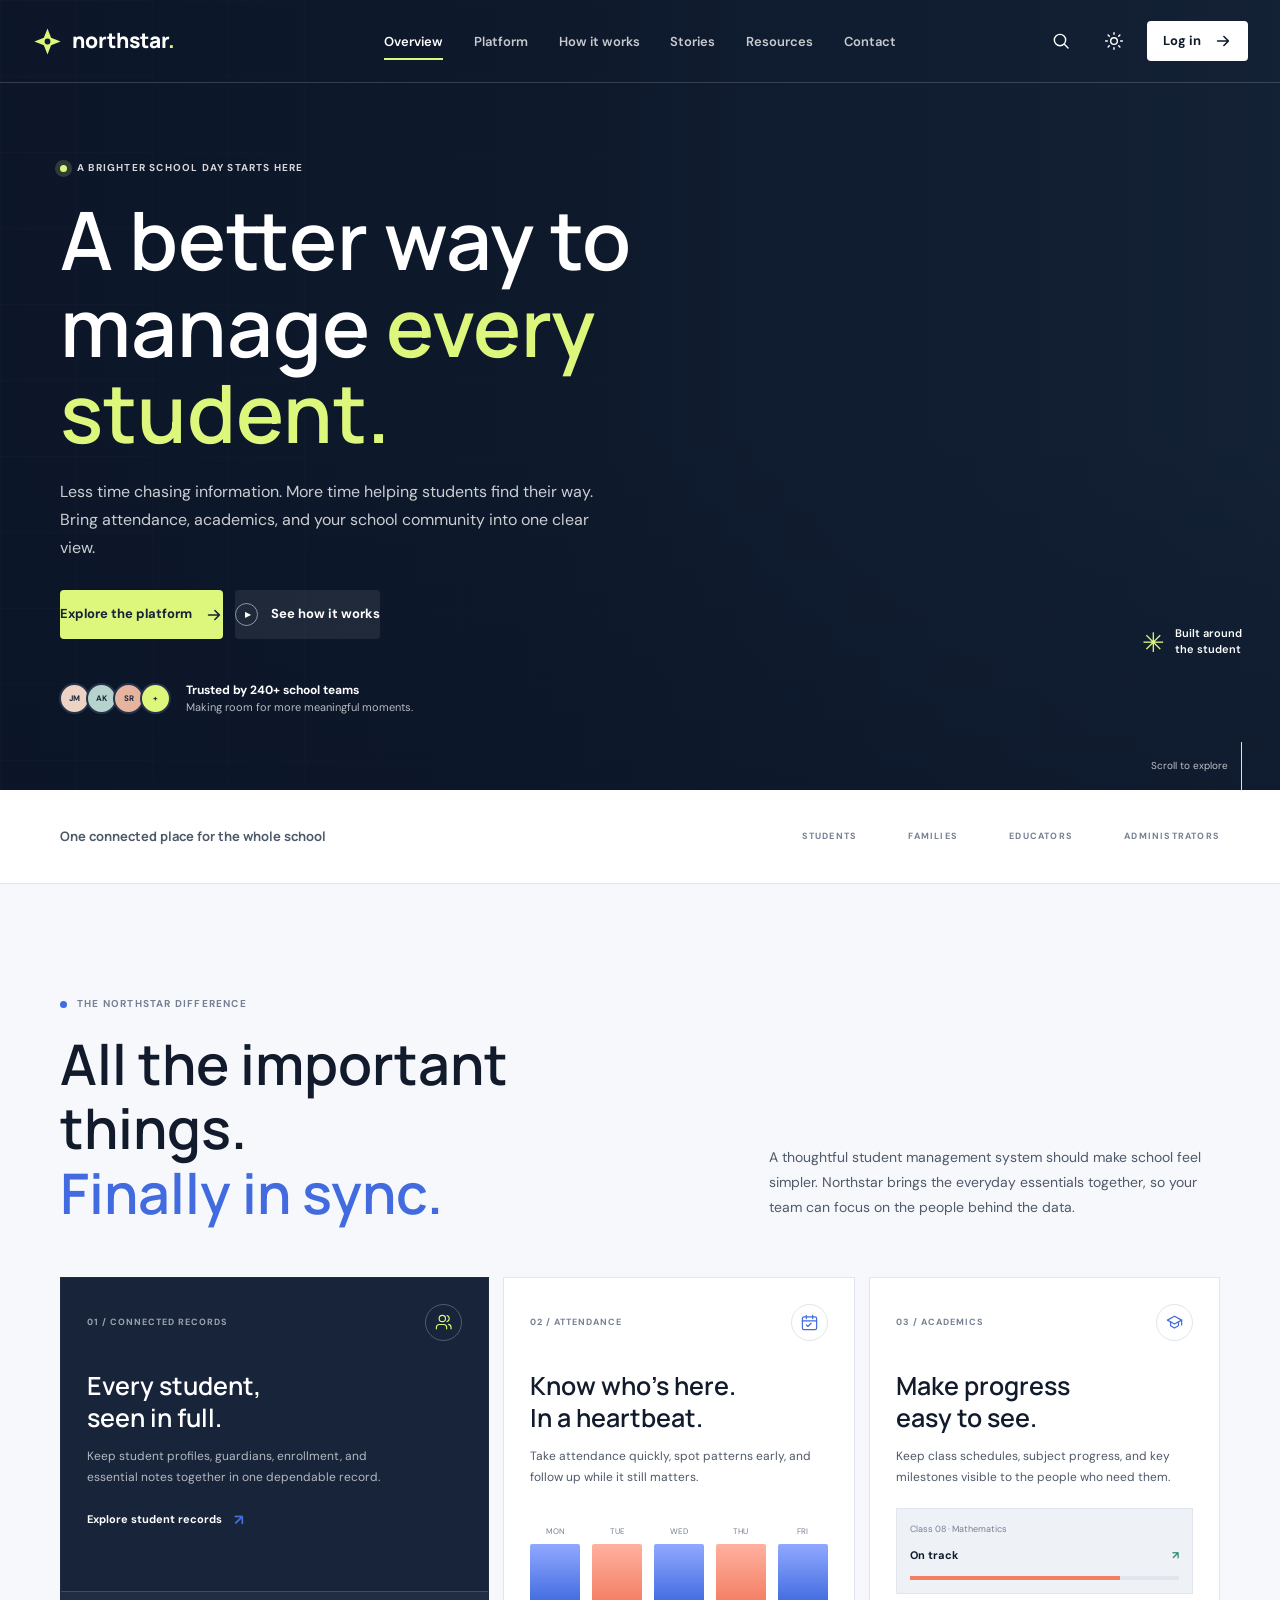
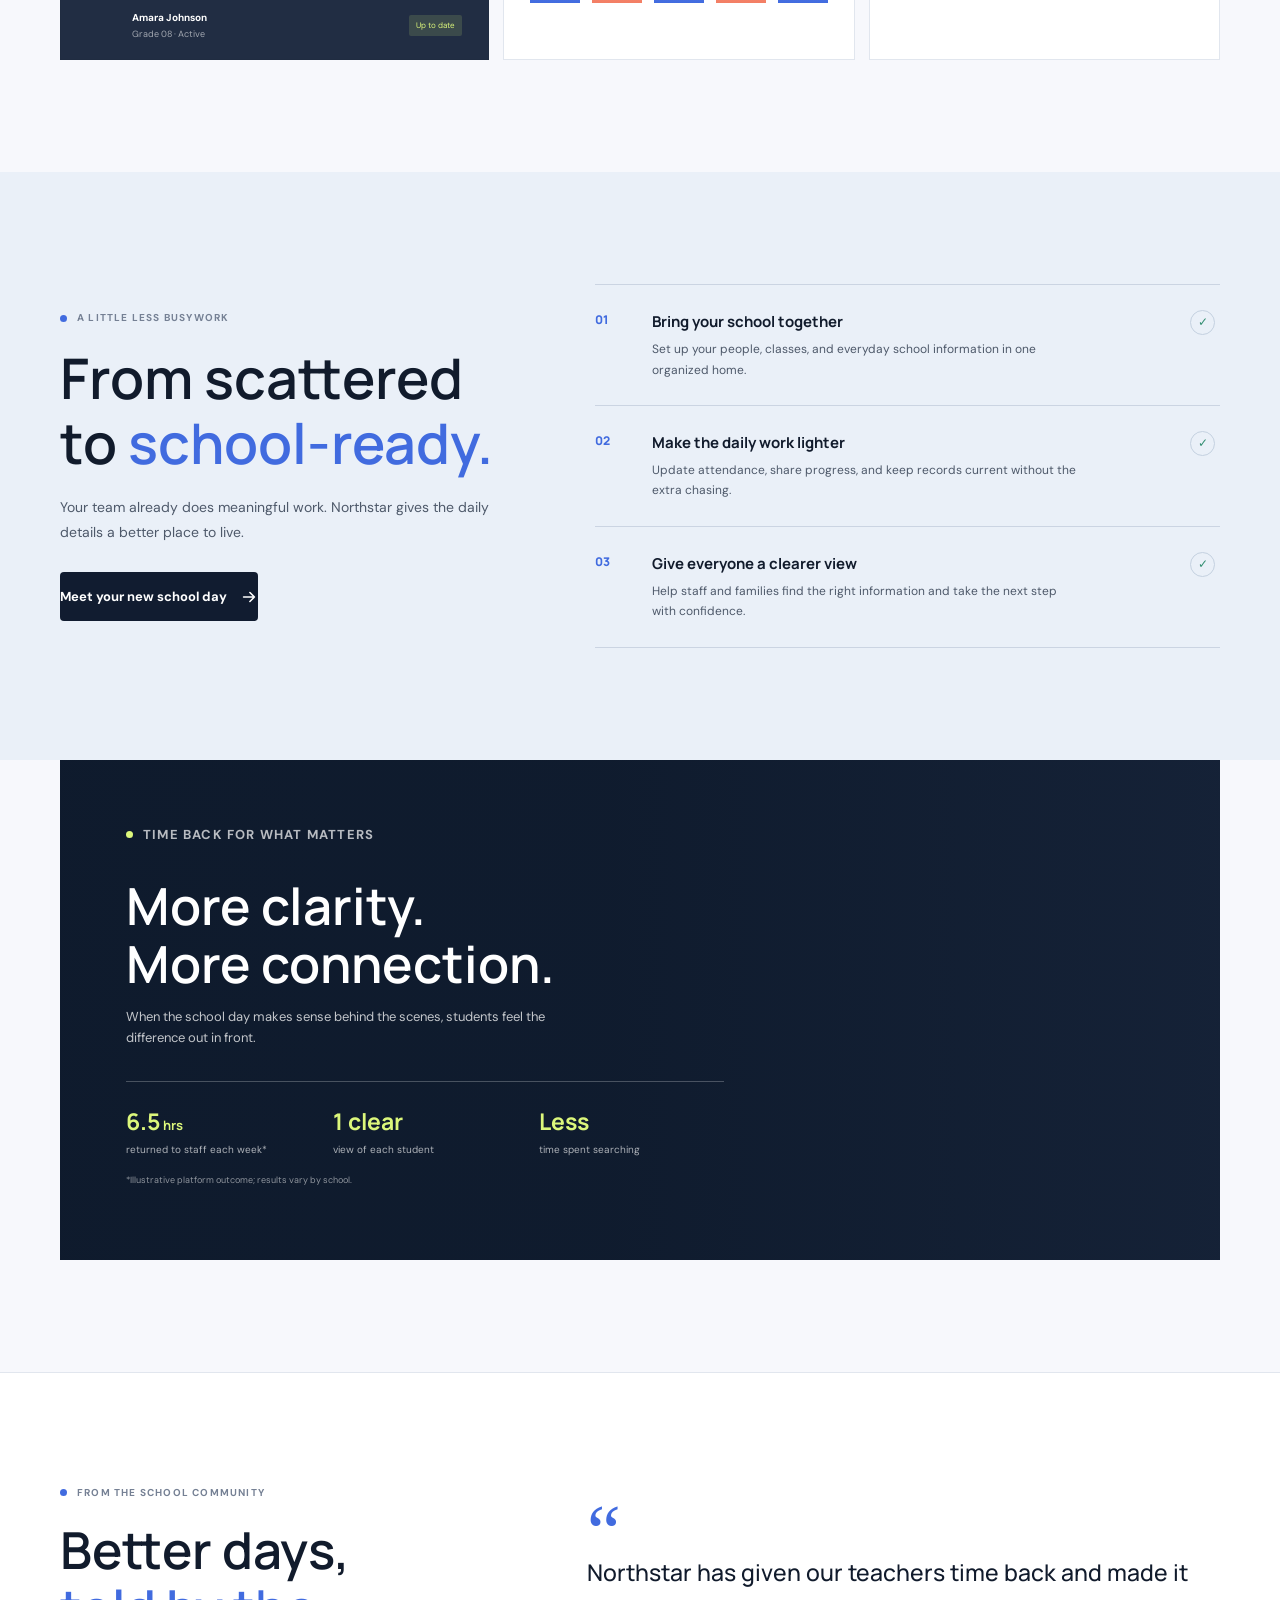
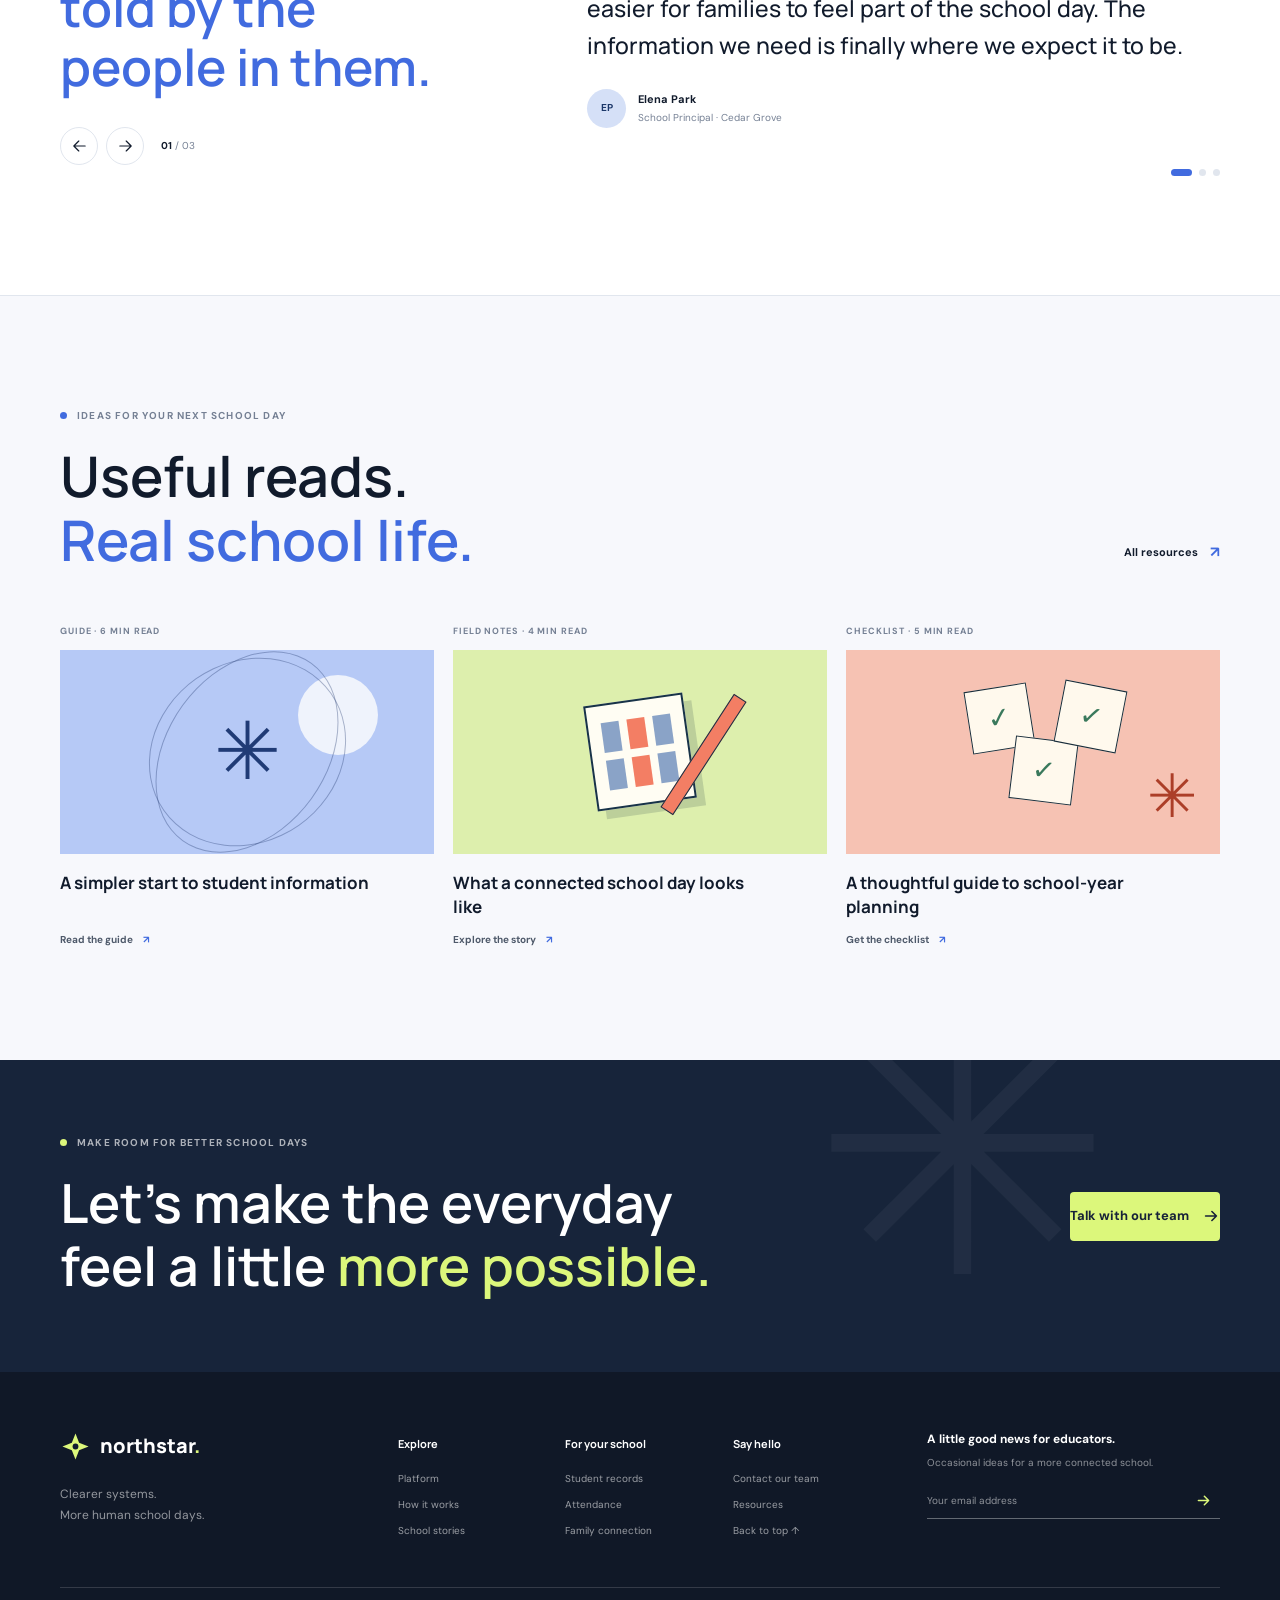
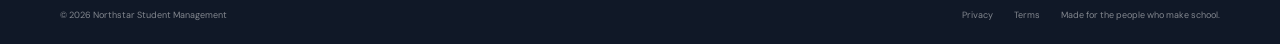
==== commit 80a93cbc: "contact page create in proejct" ====
--- a/index.html
+++ b/index.html
@@ -53,6 +53,7 @@
           <a class="nav-link" href="#how-it-works">How it works</a>
           <a class="nav-link" href="#stories">Stories</a>
           <a class="nav-link" href="#resources">Resources</a>
+          <a class="nav-link" href="contact.html">Contact</a>
         </nav>
         <div class="header-actions">
           <button
@@ -580,7 +581,7 @@
             </div>
             <div>
               <h3>Say hello</h3>
-              <a href="mailto:hello@northstar.school">Contact our team</a
+              <a href="contact.html">Contact our team</a
               ><a href="#resources">Resources</a
               ><a href="#top">Back to top ↑</a>
             </div>
--- a/assets/css/style.css
+++ b/assets/css/style.css
@@ -1356,6 +1356,177 @@
   transform: translateY(0);
 }
 
+/* Contact page */
+.contact-hero {
+  position: relative;
+  min-height: 430px;
+  display: flex;
+  align-items: end;
+  background:
+    linear-gradient(90deg, rgba(11, 21, 39, 0.94), rgba(11, 21, 39, 0.72)),
+    url("https://images.unsplash.com/photo-1522202176988-66273c2fd55f?auto=format&fit=crop&w=2200&q=80")
+      center / cover no-repeat;
+  color: #fff;
+}
+.contact-hero-inner {
+  position: relative;
+  z-index: 1;
+  max-width: 780px;
+  padding-top: 116px;
+  padding-bottom: 58px;
+}
+.contact-hero h1 {
+  margin: 0;
+  font-size: clamp(44px, 6vw, 78px);
+  font-weight: 600;
+  line-height: 1.08;
+}
+.contact-hero h1 span {
+  color: var(--lime);
+}
+.contact-hero p:last-of-type {
+  max-width: 540px;
+  margin: 18px 0 0;
+  color: rgba(255, 255, 255, 0.75);
+  font-size: 16px;
+  line-height: 1.8;
+}
+.contact-section {
+  position: relative;
+  z-index: 2;
+  margin-top: -48px;
+}
+.contact-shell {
+  display: grid;
+  grid-template-columns: 0.94fr 1.06fr;
+  gap: 24px;
+  align-items: start;
+}
+.contact-panel,
+.contact-form {
+  border: 1px solid var(--line);
+  background: var(--surface);
+  box-shadow: var(--shadow);
+}
+.contact-panel {
+  padding: 28px 24px 22px;
+}
+.contact-panel-header h2 {
+  margin: 0 0 18px;
+  font-size: clamp(30px, 4vw, 42px);
+  font-weight: 600;
+  line-height: 1.18;
+}
+.contact-list {
+  display: grid;
+  gap: 12px;
+}
+.contact-card {
+  display: grid;
+  gap: 7px;
+  padding: 16px 18px;
+  border: 1px solid var(--line);
+  border-radius: 12px;
+  background: var(--surface-soft);
+}
+.contact-card .label {
+  color: var(--muted);
+  font-size: 9px;
+  font-weight: 700;
+  letter-spacing: 1.2px;
+  text-transform: uppercase;
+}
+.contact-card strong {
+  font-size: 14px;
+  line-height: 1.4;
+}
+.contact-card a,
+.contact-card span {
+  color: var(--ink-soft);
+  font-size: 12px;
+  line-height: 1.7;
+}
+.contact-card a:hover {
+  color: var(--blue);
+}
+.contact-panel-footer {
+  display: flex;
+  flex-wrap: wrap;
+  gap: 10px;
+  margin-top: 18px;
+}
+.contact-chip {
+  display: inline-flex;
+  align-items: center;
+  padding: 7px 10px;
+  border: 1px solid var(--line);
+  border-radius: 999px;
+  background: rgba(65, 107, 223, 0.06);
+  color: var(--ink-soft);
+  font-size: 10px;
+  font-weight: 700;
+}
+.contact-form {
+  padding: 28px;
+}
+.contact-form-header {
+  margin-bottom: 22px;
+}
+.contact-form-header h3 {
+  margin: 0;
+  font-size: 23px;
+  font-weight: 600;
+}
+.contact-form-header p {
+  margin: 8px 0 0;
+  color: var(--ink-soft);
+  font-size: 12px;
+}
+.form-grid {
+  display: grid;
+  grid-template-columns: repeat(2, minmax(0, 1fr));
+  gap: 16px;
+}
+.form-field {
+  display: grid;
+  gap: 7px;
+}
+.form-field.full {
+  grid-column: 1 / -1;
+}
+.form-field label {
+  color: var(--ink-soft);
+  font-size: 12px;
+  font-weight: 700;
+}
+.form-field input,
+.form-field textarea,
+.form-field select {
+  width: 100%;
+  padding: 12px 13px;
+  border: 1px solid var(--line);
+  border-radius: 10px;
+  background: var(--surface-soft);
+  color: var(--ink);
+  font: inherit;
+}
+.form-field input:focus,
+.form-field textarea:focus,
+.form-field select:focus {
+  outline: 2px solid rgba(65, 107, 223, 0.18);
+  border-color: rgba(65, 107, 223, 0.45);
+}
+.form-field textarea {
+  min-height: 145px;
+  resize: vertical;
+}
+.contact-submit {
+  margin-top: 20px;
+}
+.contact-submit .button {
+  min-width: 180px;
+}
+
 @keyframes rise-in {
   from {
     opacity: 0;
